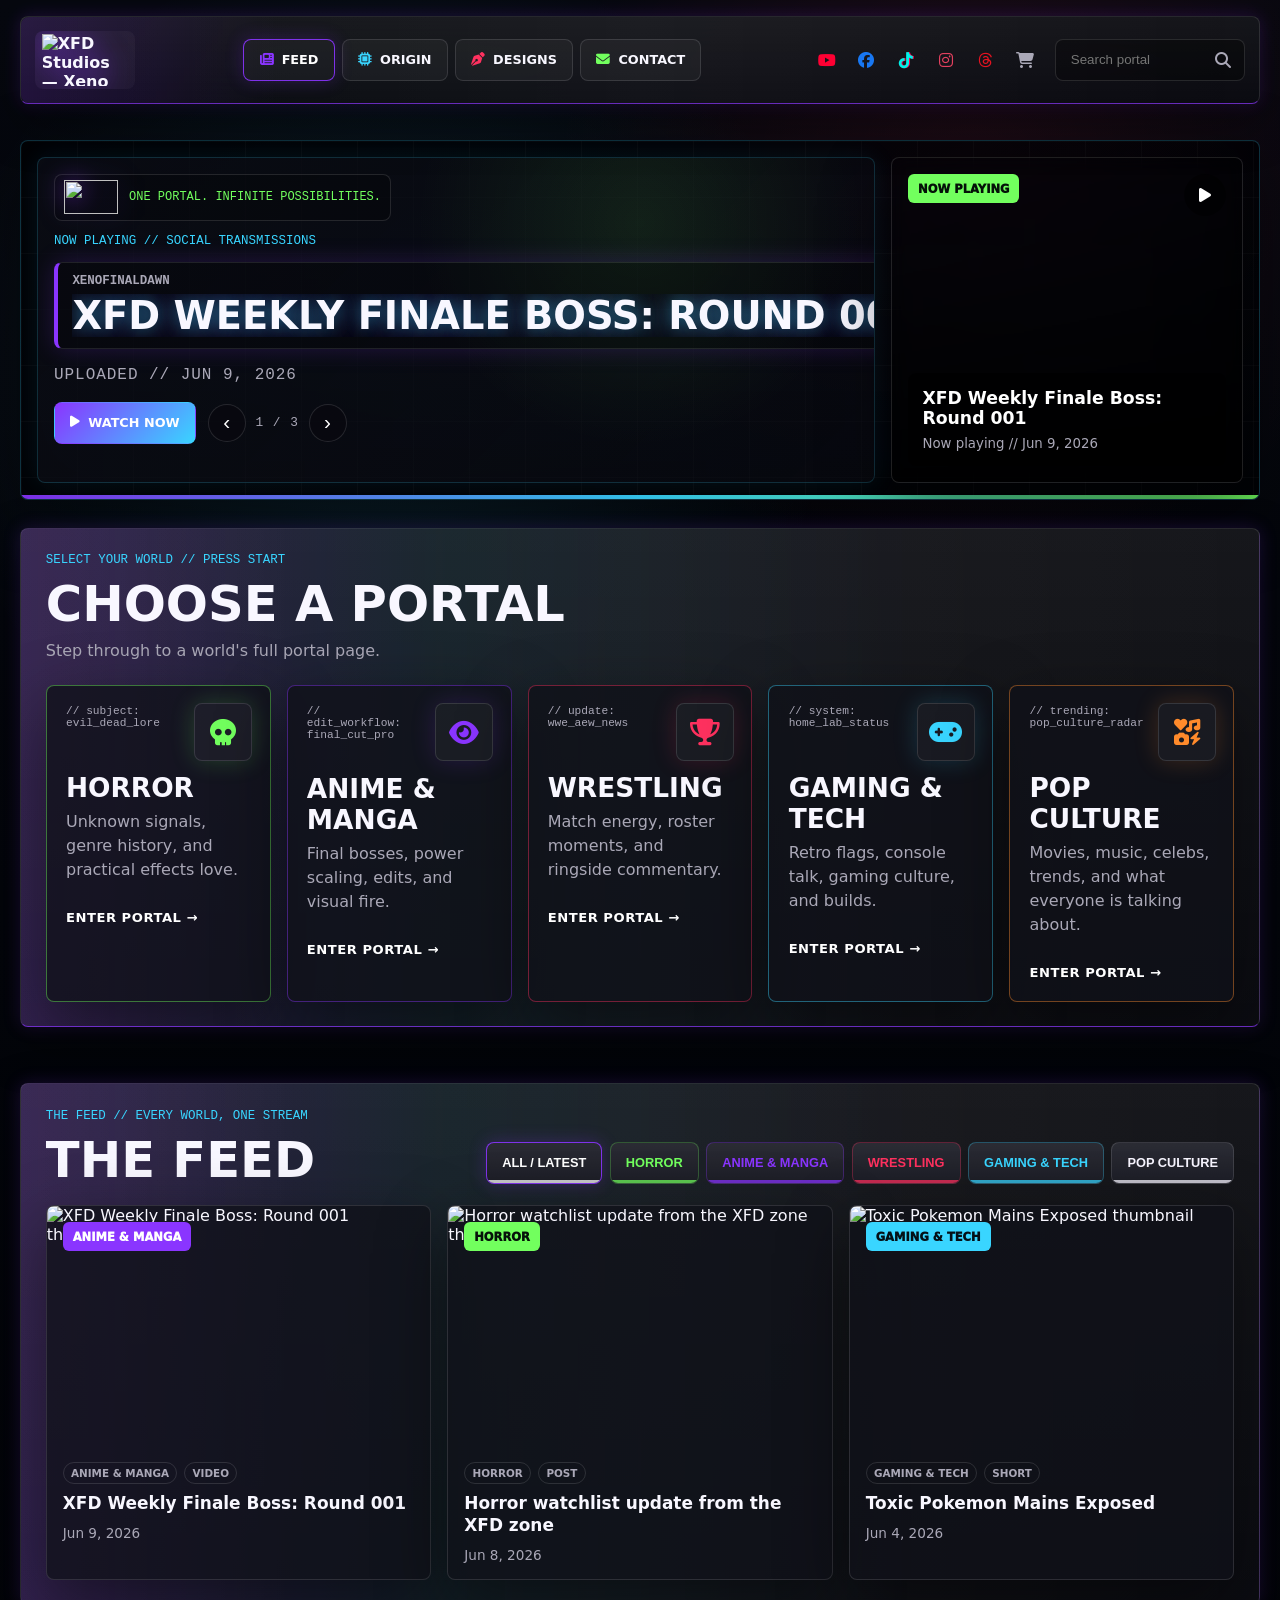
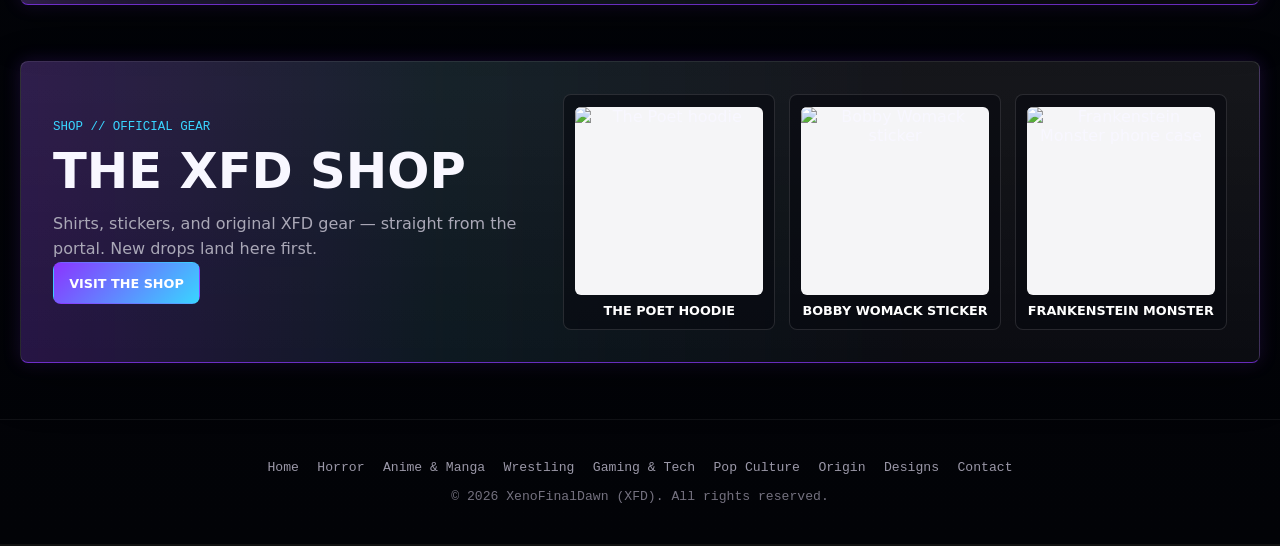
==== index.html @ fcd37ddc "Homepage tightening: hero slideshow, cross-platform dedupe, 6-card feed - Hero is now a slideshow of" ====
<!doctype html>
<html lang="en">
  <head>
    <meta charset="utf-8">
    <meta name="viewport" content="width=device-width, initial-scale=1">
    <!-- Primary meta -->
    <title>XFD Studios | Horror, Anime, Wrestling, Gaming & Pop Culture</title>
    <meta name="description" content="Xeno Final Dawn breaks down horror lore, anime power scaling, wrestling storylines, gaming, and pop culture. One portal, infinite possibilities.">
    <link rel="canonical" href="https://xfdstudios.github.io/">

    <!-- Open Graph (link previews on Facebook, Instagram, Discord, iMessage, etc.) -->
    <meta property="og:type" content="website">
    <meta property="og:site_name" content="XFD Studios">
    <meta property="og:title" content="XFD Studios | Horror, Anime, Wrestling, Gaming & Pop Culture">
    <meta property="og:description" content="Xeno Final Dawn breaks down horror lore, anime power scaling, wrestling storylines, gaming, and pop culture. One portal, infinite possibilities.">
    <meta property="og:url" content="https://xfdstudios.github.io/">
    <meta property="og:image" content="https://xfdstudios.github.io/assets/BTTFZ.png">

    <!-- Twitter/X card (falls back to OG; this forces the large-image layout) -->
    <meta name="twitter:card" content="summary_large_image">
    <meta name="twitter:title" content="XFD Studios | Horror, Anime, Wrestling, Gaming & Pop Culture">
    <meta name="twitter:description" content="Xeno Final Dawn breaks down horror lore, anime power scaling, wrestling storylines, gaming, and pop culture. One portal, infinite possibilities.">
    <meta name="twitter:image" content="https://xfdstudios.github.io/assets/BTTFZ.png">

    <script type="application/ld+json">
    {
      "@context": "https://schema.org",
      "@type": "Organization",
      "name": "XFD Studios",
      "alternateName": "Xeno Final Dawn",
      "url": "https://xfdstudios.github.io/",
      "logo": "https://xfdstudios.github.io/assets/xeno-final-dawn-logo.png",
      "sameAs": [
        "https://www.youtube.com/@Xenofinaldawn",
        "https://www.tiktok.com/@xenofinaldawn",
        "https://www.instagram.com/xenofinaldawn/",
        "https://www.facebook.com/XFDTV/",
        "https://www.threads.com/@xenofinaldawn"
      ]
    }
    </script>

    <link
      rel="stylesheet"
      href="https://cdnjs.cloudflare.com/ajax/libs/font-awesome/6.5.2/css/all.min.css"
    >
    <link rel="stylesheet" href="styles.css">

    <!-- ============================================================
         UPDATE ME: featured video
         Set videoId to pin a specific video as the FIRST hero slide
         (e.g. "lWev0Kb54nc"). Leave all three as "" for the automatic
         rotation of your newest uploads. heroMax = how many videos
         rotate in the hero slideshow.
         ============================================================ -->
    <script>
      window.XFD_FEATURED = {
        videoId: "",
        title: "",
        url: "",
        heroMax: 5
      };
    </script>
  </head>
  <body class="page-news">
    <header class="site-header">
      <a class="brand" href="index.html" aria-label="XenoFinalDawn home">
        <img src="assets/xeno-final-dawn-logo.png" alt="XFD Studios — Xeno Final Dawn logo">
      </a>

      <nav class="nav-links" aria-label="Primary navigation">
        <a href="index.html" aria-current="page"><i class="fa-solid fa-newspaper" aria-hidden="true"></i>Feed</a>
        <a href="about.html"><i class="fa-solid fa-microchip" aria-hidden="true"></i>Origin</a>
        <a href="designs.html"><i class="fa-solid fa-pen-nib" aria-hidden="true"></i>Designs</a>
        <a href="contact.html"><i class="fa-solid fa-envelope" aria-hidden="true"></i>Contact</a>
      </nav>

      <div class="header-actions">
        <div class="social-links" aria-label="Social links">
          <a href="https://www.youtube.com/@Xenofinaldawn" aria-label="YouTube">
            <i class="fa-brands fa-youtube" aria-hidden="true"></i>
          </a>
          <a href="https://www.facebook.com/XFDTV/" aria-label="Facebook">
            <i class="fa-brands fa-facebook" aria-hidden="true"></i>
          </a>
          <a href="https://www.tiktok.com/@xenofinaldawn" aria-label="TikTok">
            <i class="fa-brands fa-tiktok" aria-hidden="true"></i>
          </a>
          <a href="https://www.instagram.com/xenofinaldawn/" aria-label="Instagram">
            <i class="fa-brands fa-instagram" aria-hidden="true"></i>
          </a>
          <a href="https://www.threads.com/@xenofinaldawn" aria-label="XFD Studios on Threads">
            <i class="fa-brands fa-threads" aria-hidden="true"></i>
          </a>
          <!-- UPDATE ME: swap Redbubble URL for Fourthwall store URL when live -->
          <a href="https://www.redbubble.com/people/Gr3at1/shop?asc=u" aria-label="Shop">
            <i class="fa-solid fa-cart-shopping" aria-hidden="true"></i>
          </a>
        </div>
        <label class="search-shell">
          <span class="sr-only">Search transmissions</span>
          <i class="fa-solid fa-magnifying-glass" aria-hidden="true"></i>
          <input id="portal-search" type="search" placeholder="Search portal">
        </label>
      </div>
    </header>

    <main>
      <!-- ── 2.1 NOW PLAYING ─────────────────────────────────────── -->
      <section class="hero" aria-labelledby="hero-title">
        <div
          class="hero-banner"
          style="--hero-banner-image: url('https://i3.ytimg.com/vi/vpBdZ3I8KCo/maxresdefault.jpg');"
        >
          <div class="hero-copy terminal-panel">
            <div class="signal-mark" aria-hidden="true">
              <img src="assets/xeno-final-dawn-logo.png" alt="">
              <span>One portal. Infinite possibilities.</span>
            </div>
            <p class="eyebrow">Now playing // social transmissions</p>
            <div class="hero-title-lockup">
              <span>XenoFinalDawn</span>
              <h1 id="hero-title" class="hero-slide-title">Latest from XFD</h1>
            </div>
            <p id="hero-slide-meta" class="hero-slide-meta">Fresh videos from across the XFD network.</p>
            <div class="hero-actions">
              <a class="button primary" id="featured-watch-link" href="https://www.youtube.com/@Xenofinaldawn">
                <i class="fa-solid fa-play" aria-hidden="true"></i>
                Watch now
              </a>
              <div class="hero-slide-nav" aria-label="Hero slideshow controls">
                <button id="hero-prev" type="button" aria-label="Previous video">‹</button>
                <span id="hero-count">1 / 1</span>
                <button id="hero-next" type="button" aria-label="Next video">›</button>
              </div>
            </div>
          </div>

          <a class="latest-video-panel" href="https://www.youtube.com/@Xenofinaldawn" aria-label="Watch the featured video on YouTube">
            <span class="tag">Now playing</span>
            <span class="play-mark"><i class="fa-solid fa-play" aria-hidden="true"></i></span>
            <span class="latest-video-copy">
              <strong>Latest from XFD</strong>
              <small>Featured transmission</small>
            </span>
          </a>
        </div>
      </section>

      <!-- ── 2.2 CHARACTER SELECT ────────────────────────────────── -->
      <section class="channels section-banner portal-banner" aria-labelledby="select-title">
        <div class="section-heading">
          <p class="eyebrow">Select your world // press start</p>
          <h2 id="select-title">Choose a portal</h2>
          <p>Step through to a world's full portal page.</p>
        </div>

        <div class="channel-grid">
          <a class="channel-card horror" href="horror.html">
            <span>// subject: evil_dead_lore</span>
            <div class="channel-icon" aria-hidden="true"><i class="fa-solid fa-skull"></i></div>
            <h3>Horror</h3>
            <p>Unknown signals, genre history, and practical effects love.</p>
            <b class="portal-enter">Enter portal →</b>
          </a>
          <a class="channel-card anime" href="anime.html">
            <span>// edit_workflow: final_cut_pro</span>
            <div class="channel-icon" aria-hidden="true"><i class="fa-solid fa-eye"></i></div>
            <h3>Anime &amp; Manga</h3>
            <p>Final bosses, power scaling, edits, and visual fire.</p>
            <b class="portal-enter">Enter portal →</b>
          </a>
          <a class="channel-card wrestling" href="wrestling.html">
            <span>// update: wwe_aew_news</span>
            <div class="channel-icon" aria-hidden="true"><i class="fa-solid fa-trophy"></i></div>
            <h3>Wrestling</h3>
            <p>Match energy, roster moments, and ringside commentary.</p>
            <b class="portal-enter">Enter portal →</b>
          </a>
          <a class="channel-card tech" href="tech-gaming.html">
            <span>// system: home_lab_status</span>
            <div class="channel-icon" aria-hidden="true"><i class="fa-solid fa-gamepad"></i></div>
            <h3>Gaming &amp; Tech</h3>
            <p>Retro flags, console talk, gaming culture, and builds.</p>
            <b class="portal-enter">Enter portal →</b>
          </a>
          <a class="channel-card popculture" href="popculture.html">
            <span>// trending: pop_culture_radar</span>
            <div class="channel-icon" aria-hidden="true"><i class="fa-solid fa-icons"></i></div>
            <h3>Pop Culture</h3>
            <p>Movies, music, celebs, trends, and what everyone is talking about.</p>
            <b class="portal-enter">Enter portal →</b>
          </a>
        </div>
      </section>

      <!-- ── 2.3 THE FEED ────────────────────────────────────────── -->
      <section id="feed" class="transmissions section-banner uploads-banner" aria-labelledby="feed-title">
        <div class="section-heading row">
          <div>
            <p class="eyebrow">The feed // every world, one stream</p>
            <h2 id="feed-title">The Feed</h2>
          </div>
          <div class="filter-controls" aria-label="Filter the feed by world">
            <button type="button" class="active" data-filter="all">All / Latest</button>
            <button type="button" data-filter="horror">Horror</button>
            <button type="button" data-filter="anime">Anime &amp; Manga</button>
            <button type="button" data-filter="wrestling">Wrestling</button>
            <button type="button" data-filter="tech">Gaming &amp; Tech</button>
            <button type="button" data-filter="popculture">Pop Culture</button>
          </div>
        </div>

        <div class="feed-grid" id="feed-grid" aria-live="polite"></div>

        <p id="empty-state" class="empty-state" hidden>No matching transmissions found.</p>
      </section>


      <!-- ── 2.5 SHOP SHELF ──────────────────────────────────────── -->
      <section id="shop" class="cta-band shop-shelf" aria-labelledby="shop-title">
        <div class="shop-shelf-copy">
          <p class="eyebrow">Shop // official gear</p>
          <h2 id="shop-title">The XFD Shop</h2>
          <p>Shirts, stickers, and original XFD gear — straight from the portal. New drops land here first.</p>
          <!-- UPDATE ME: swap Redbubble URL for Fourthwall store URL when live -->
          <a class="button primary" href="https://www.redbubble.com/people/Gr3at1/shop?asc=u">Visit the shop</a>
        </div>
        <div class="shop-shelf-items" aria-label="Featured products">
          <!-- UPDATE ME: swap Redbubble URL for Fourthwall store URL when live -->
          <a class="shop-shelf-item" href="https://www.redbubble.com/i/hoodie/The-Poet-by-Gr3at1/148883240/ng59">
            <img src="assets/The%20Poet%20Hoodie.png" alt="The Poet hoodie" loading="lazy">
            <span>The Poet Hoodie</span>
          </a>
          <!-- UPDATE ME: swap Redbubble URL for Fourthwall store URL when live -->
          <a class="shop-shelf-item" href="https://www.redbubble.com/i/sticker/Bobby-Womack-Fly-Me-to-the-Moon-Retro-Cartoon-Art-Design-by-Gr3at1/173365365/7sgk">
            <img src="assets/Bobby%20Womack%20Sticker.png" alt="Bobby Womack sticker" loading="lazy">
            <span>Bobby Womack Sticker</span>
          </a>
          <!-- UPDATE ME: swap Redbubble URL for Fourthwall store URL when live -->
          <a class="shop-shelf-item" href="https://www.redbubble.com/i/iphone-case/Frankenstein-Monster-by-Gr3at1/147702609/3bp7">
            <img src="assets/Frankenstein%20Monster.png" alt="Frankenstein Monster phone case" loading="lazy">
            <span>Frankenstein Monster</span>
          </a>
        </div>
      </section>
    </main>

    <footer class="site-footer">
      <nav class="footer-nav" aria-label="Site map">
        <a href="index.html">Home</a>
        <a href="horror.html">Horror</a>
        <a href="anime.html">Anime &amp; Manga</a>
        <a href="wrestling.html">Wrestling</a>
        <a href="tech-gaming.html">Gaming &amp; Tech</a>
        <a href="popculture.html">Pop Culture</a>
        <a href="about.html">Origin</a>
        <a href="designs.html">Designs</a>
        <a href="contact.html">Contact</a>
      </nav>
      <p>© 2026 XenoFinalDawn (XFD). All rights reserved.</p>
    </footer>

    <script src="app.js?v=hero-slides-1"></script>
  </body>
</html>
---- styles.css ----
:root {
  color-scheme: dark;
  --bg: #03050a;
  --panel: #101119;
  --panel-2: #171923;
  --text: #f8f7ff;
  --muted: #aaa8b7;
  --line: rgba(255, 255, 255, 0.12);
  --purple: #8a35ff;
  --cyan: #39d5ff;
  --green: #72ff5e;
  --red: #ff315f;
  --horror: #72ff5e;
  --anime: #8a35ff;
  --wrestling: #ff315f;
  --tech: #39d5ff;
  --popculture: #ff8a2b;
  --amber: #ffd15a;
  --shadow: 0 24px 70px rgba(0, 0, 0, 0.45);
  --page-accent: var(--purple);
  --page-accent-soft: rgba(138, 53, 255, 0.2);
}

.page-origin {
  --page-accent: var(--tech);
  --page-accent-soft: rgba(57, 213, 255, 0.2);
}

.page-designs {
  --page-accent: var(--wrestling);
  --page-accent-soft: rgba(255, 49, 95, 0.2);
}

.page-contact {
  --page-accent: var(--horror);
  --page-accent-soft: rgba(114, 255, 94, 0.2);
}

.portal-story-page[data-portal="horror"] {
  --page-accent: var(--horror);
  --page-accent-soft: rgba(114, 255, 94, 0.2);
}

.portal-story-page[data-portal="anime"] {
  --page-accent: var(--anime);
  --page-accent-soft: rgba(138, 53, 255, 0.2);
}

.portal-story-page[data-portal="wrestling"] {
  --page-accent: var(--wrestling);
  --page-accent-soft: rgba(255, 49, 95, 0.2);
}

.portal-story-page[data-portal="tech"] {
  --page-accent: var(--tech);
  --page-accent-soft: rgba(57, 213, 255, 0.2);
}

.portal-story-page[data-portal="popculture"] {
  --page-accent: var(--popculture);
  --page-accent-soft: rgba(255, 138, 43, 0.2);
}

.portal-story-page[data-portal="horror"] {
  background:
    radial-gradient(circle at 18% 18%, rgba(114, 255, 94, 0.1), transparent 24rem),
    linear-gradient(180deg, #06080f 0%, var(--bg) 42%, #020307 100%);
}

.portal-story-page[data-portal="anime"] {
  background:
    radial-gradient(circle at 18% 18%, rgba(138, 53, 255, 0.13), transparent 24rem),
    linear-gradient(180deg, #06080f 0%, var(--bg) 42%, #020307 100%);
}

.portal-story-page[data-portal="wrestling"] {
  background:
    radial-gradient(circle at 18% 18%, rgba(255, 49, 95, 0.11), transparent 24rem),
    linear-gradient(180deg, #06080f 0%, var(--bg) 42%, #020307 100%);
}

.portal-story-page[data-portal="tech"] {
  background:
    radial-gradient(circle at 18% 18%, rgba(57, 213, 255, 0.11), transparent 24rem),
    linear-gradient(180deg, #06080f 0%, var(--bg) 42%, #020307 100%);
}

.portal-story-page[data-portal="popculture"] {
  background:
    radial-gradient(circle at 18% 18%, rgba(255, 138, 43, 0.12), transparent 24rem),
    linear-gradient(180deg, #06080f 0%, var(--bg) 42%, #020307 100%);
}

* {
  box-sizing: border-box;
}

html {
  scroll-behavior: smooth;
  overflow-x: hidden;
}

body {
  margin: 0;
  min-width: 320px;
  overflow-x: hidden;
  background:
    radial-gradient(circle at 30% 18%, rgba(57, 213, 255, 0.12), transparent 28rem),
    radial-gradient(circle at 76% 8%, rgba(255, 49, 95, 0.1), transparent 26rem),
    linear-gradient(180deg, #06080f 0%, var(--bg) 42%, #020307 100%);
  color: var(--text);
  font-family: Inter, ui-sans-serif, system-ui, -apple-system, BlinkMacSystemFont, "Segoe UI", sans-serif;
}

a {
  color: inherit;
}

img {
  display: block;
  max-width: 100%;
}

.sr-only {
  position: absolute;
  width: 1px;
  height: 1px;
  padding: 0;
  margin: -1px;
  overflow: hidden;
  clip: rect(0, 0, 0, 0);
  white-space: nowrap;
  border: 0;
}

.site-header {
  position: sticky;
  top: 0;
  z-index: 10;
  display: grid;
  grid-template-columns: auto 1fr auto;
  align-items: center;
  gap: 1.25rem;
  margin: 1rem auto 0;
  width: min(1240px, calc(100% - 2rem));
  padding: 0.85rem;
  border: 1px solid var(--line);
  border-bottom-color: color-mix(in srgb, var(--page-accent) 70%, transparent);
  border-radius: 8px;
  background:
    linear-gradient(180deg, rgba(255, 255, 255, 0.055), rgba(255, 255, 255, 0.01)),
    rgba(8, 9, 15, 0.92);
  box-shadow: 0 18px 48px rgba(0, 0, 0, 0.42), 0 0 18px var(--page-accent-soft);
  backdrop-filter: blur(18px);
}

.site-header::before {
  content: "";
  position: absolute;
  inset: 0;
  border-radius: inherit;
  background:
    linear-gradient(90deg, color-mix(in srgb, var(--page-accent) 18%, transparent), transparent 16rem),
    linear-gradient(90deg, transparent, rgba(255, 255, 255, 0.035) 50%, transparent);
  pointer-events: none;
}

.site-header > * {
  position: relative;
  z-index: 1;
}

.brand {
  position: relative;
  display: inline-flex;
  align-items: center;
  justify-self: start;
  justify-content: center;
  min-width: 96px;
  min-height: 58px;
  padding: 0.2rem 0.45rem;
  border-radius: 8px;
  background: rgba(255, 255, 255, 0.035);
  text-decoration: none;
  font-weight: 900;
  letter-spacing: 0;
  transition: transform 180ms ease, background 180ms ease, box-shadow 180ms ease;
  overflow: hidden;
}

.brand img {
  width: 86px;
  height: 52px;
  object-fit: contain;
  filter: drop-shadow(0 0 12px rgba(138, 53, 255, 0.7));
  transition: transform 180ms ease, filter 180ms ease;
}

.brand:hover {
  background: rgba(138, 53, 255, 0.12);
  box-shadow: 0 0 22px var(--page-accent-soft);
  transform: translateY(-1px);
}

.brand:hover img {
  filter: drop-shadow(0 0 16px rgba(138, 53, 255, 0.9)) drop-shadow(0 0 10px rgba(114, 255, 94, 0.28));
  transform: scale(1.07) rotate(-2deg);
}

.nav-links,
.social-links,
.header-actions,
.filter-controls,
.hero-actions {
  display: flex;
  align-items: center;
}

.nav-links {
  justify-content: center;
  gap: 0.45rem;
}

.nav-links a,
.filter-controls button,
.button {
  display: inline-flex;
  align-items: center;
  justify-content: center;
  gap: 0.5rem;
  min-height: 42px;
  border: 1px solid var(--line);
  border-radius: 8px;
  padding: 0.68rem 0.95rem;
  background: rgba(255, 255, 255, 0.04);
  color: var(--text);
  font-size: 0.8rem;
  font-weight: 850;
  letter-spacing: 0;
  text-decoration: none;
  text-transform: uppercase;
}

.nav-links i {
  color: var(--purple);
  font-size: 0.86rem;
}

.nav-links a:nth-child(2) i {
  color: var(--tech);
}

.nav-links a:nth-child(3) i {
  color: var(--wrestling);
}

.nav-links a:nth-child(4) i {
  color: var(--horror);
}

.nav-links a:nth-child(2):hover,
.nav-links a:nth-child(2)[aria-current="page"] {
  border-color: rgba(57, 213, 255, 0.9);
  box-shadow: 0 0 18px rgba(57, 213, 255, 0.22);
}

.nav-links a:nth-child(3):hover,
.nav-links a:nth-child(3)[aria-current="page"] {
  border-color: rgba(255, 49, 95, 0.9);
  box-shadow: 0 0 18px rgba(255, 49, 95, 0.22);
}

.nav-links a:nth-child(4):hover,
.nav-links a:nth-child(4)[aria-current="page"] {
  border-color: rgba(114, 255, 94, 0.9);
  box-shadow: 0 0 18px rgba(114, 255, 94, 0.22);
}

.nav-links a[aria-current="page"],
.nav-links a:hover,
.filter-controls button.active {
  border-color: rgba(138, 53, 255, 0.9);
  color: white;
  box-shadow: 0 0 18px rgba(138, 53, 255, 0.24);
}

.header-actions {
  gap: 0.85rem;
}

.social-links {
  gap: 0.35rem;
}

.social-links a {
  display: inline-grid;
  min-width: 34px;
  height: 34px;
  place-items: center;
  border-radius: 8px;
  color: var(--muted);
  font-size: 1rem;
  font-weight: 850;
  text-decoration: none;
}

.social-links a:nth-child(1) {
  color: #ff0033;
}

.social-links a:nth-child(2) {
  color: #1877f2;
}

.social-links a:nth-child(3) {
  color: #00f2ea;
  text-shadow: 1px 0 0 #ff0050;
}

.social-links a:nth-child(4) {
  color: #e4405f;
}

.social-links a:nth-child(5) {
  color: #e41321;
}

.social-links a:hover {
  background: rgba(255, 255, 255, 0.08);
  filter: brightness(1.2);
}

.search-shell {
  position: relative;
  display: block;
}

.search-shell i {
  position: absolute;
  right: 0.9rem;
  top: 50%;
  color: var(--muted);
  transform: translateY(-50%);
  pointer-events: none;
}

.search-shell input {
  width: 190px;
  min-height: 42px;
  border: 1px solid var(--line);
  border-radius: 8px;
  padding: 0 2.35rem 0 0.9rem;
  background: rgba(0, 0, 0, 0.32);
  color: var(--text);
  outline: none;
}

.search-shell:focus-within input,
.search-shell input:focus {
  border-color: var(--page-accent);
  box-shadow: 0 0 0 3px var(--page-accent-soft), 0 0 18px var(--page-accent-soft);
}

.search-shell:focus-within i {
  color: var(--page-accent);
}

main {
  width: min(1240px, calc(100% - 2rem));
  margin: 0 auto;
}

.hero {
  min-height: auto;
  padding: 2.25rem 0 1.75rem;
}

.hero-banner {
  position: relative;
  display: grid;
  grid-template-columns: minmax(0, 1fr) minmax(280px, 0.42fr);
  align-items: stretch;
  gap: 1rem;
  min-height: 360px;
  padding: 1rem;
  border: 1px solid rgba(57, 213, 255, 0.22);
  border-radius: 8px;
  background:
    linear-gradient(90deg, rgba(3, 5, 10, 0.9), rgba(3, 5, 10, 0.7) 52%, rgba(3, 5, 10, 0.5)),
    linear-gradient(180deg, rgba(3, 5, 10, 0.08), rgba(3, 5, 10, 0.88)),
    var(--hero-banner-image);
  background-position: center;
  background-size: cover;
  box-shadow: inset 0 0 90px rgba(0, 0, 0, 0.58), 0 22px 70px rgba(0, 0, 0, 0.36);
  overflow: hidden;
}

.hero-banner::before {
  content: "";
  position: absolute;
  inset: 0;
  background:
    linear-gradient(90deg, rgba(255, 255, 255, 0.025) 1px, transparent 1px),
    linear-gradient(180deg, rgba(255, 255, 255, 0.022) 1px, transparent 1px);
  background-size: 56px 56px;
  pointer-events: none;
}

.hero-banner::after {
  content: "";
  position: absolute;
  inset: auto 0 0;
  height: 4px;
  background: linear-gradient(90deg, var(--anime), var(--tech), var(--horror));
  opacity: 0.9;
}

.hero-banner > * {
  position: relative;
  z-index: 1;
}

.terminal-panel {
  position: relative;
  min-height: 0;
  padding: 1rem;
  border: 1px solid rgba(57, 213, 255, 0.18);
  border-radius: 8px;
  background:
    linear-gradient(135deg, rgba(12, 14, 22, 0.82), rgba(12, 14, 22, 0.48));
  box-shadow: 0 0 26px rgba(57, 213, 255, 0.08);
  overflow: hidden;
}

.terminal-panel::before {
  content: "";
  position: absolute;
  inset: 0;
  background:
    radial-gradient(circle at 72% 20%, rgba(114, 255, 94, 0.09), transparent 14rem);
  pointer-events: none;
}

.terminal-panel > * {
  position: relative;
  z-index: 1;
}

.signal-mark {
  display: inline-flex;
  align-items: center;
  gap: 0.7rem;
  margin-bottom: 0.85rem;
  padding: 0.35rem 0.55rem;
  border: 1px solid rgba(255, 255, 255, 0.12);
  border-radius: 8px;
  background: rgba(0, 0, 0, 0.24);
}

.signal-mark img {
  width: 54px;
  height: 34px;
  object-fit: contain;
  filter: drop-shadow(0 0 12px rgba(138, 53, 255, 0.65));
}

.signal-mark span {
  color: var(--green);
  font-family: "SFMono-Regular", Consolas, monospace;
  font-size: 0.75rem;
  text-transform: uppercase;
}

.eyebrow {
  margin: 0 0 0.85rem;
  color: var(--cyan);
  font-family: "SFMono-Regular", Consolas, monospace;
  font-size: 0.78rem;
  text-transform: uppercase;
}

.hero h1 {
  margin: 0;
  max-width: 100%;
  font-size: 3.35rem;
  line-height: 0.9;
  letter-spacing: 0;
  text-transform: uppercase;
  overflow-wrap: anywhere;
  white-space: nowrap;
  text-shadow:
    0 0 18px rgba(57, 213, 255, 0.5),
    0 0 42px rgba(138, 53, 255, 0.35);
}

.hero-title-lockup {
  display: inline-block;
  padding: 0.7rem 0.9rem;
  border: 1px solid rgba(255, 255, 255, 0.1);
  border-left: 4px solid var(--page-accent);
  border-radius: 8px;
  background: rgba(0, 0, 0, 0.2);
  box-shadow: 0 0 24px var(--page-accent-soft);
}

.hero-title-lockup span {
  display: block;
  margin-bottom: 0.35rem;
  color: var(--muted);
  font-family: "SFMono-Regular", Consolas, monospace;
  font-size: 0.78rem;
  font-weight: 800;
  text-transform: uppercase;
}

.discover-feed {
  display: grid;
  grid-template-columns: repeat(3, minmax(0, 1fr));
  gap: 0.55rem;
  margin-top: 1rem;
  max-width: 720px;
}

.discover-feed a {
  display: grid;
  gap: 0.25rem;
  min-height: 78px;
  padding: 0.65rem 0.72rem;
  border: 1px solid rgba(255, 255, 255, 0.11);
  border-radius: 8px;
  background:
    linear-gradient(180deg, rgba(255, 255, 255, 0.05), rgba(255, 255, 255, 0.015)),
    rgba(0, 0, 0, 0.26);
  text-decoration: none;
  transition: border-color 180ms ease, transform 180ms ease, background 180ms ease;
}

.discover-feed a:hover {
  border-color: var(--page-accent);
  background: rgba(0, 0, 0, 0.38);
  transform: translateX(3px);
}

.discover-feed span {
  display: block;
  color: var(--cyan);
  font-family: "SFMono-Regular", Consolas, monospace;
  font-size: 0.72rem;
  text-transform: uppercase;
}

.discover-feed strong {
  color: var(--text);
  display: -webkit-box;
  overflow: hidden;
  font-size: 0.82rem;
  line-height: 1.25;
  -webkit-box-orient: vertical;
  -webkit-line-clamp: 2;
}

.hero-copy > p:not(.eyebrow) {
  max-width: 680px;
  margin: 0.85rem 0 0;
  color: var(--muted);
  font-size: 1rem;
  line-height: 1.55;
}

.hero-actions {
  gap: 0.75rem;
  flex-wrap: wrap;
  margin-top: 0.9rem;
}

.signal-chips {
  display: flex;
  flex-wrap: wrap;
  gap: 0.5rem;
  margin-top: 1rem;
}

.signal-chips span {
  border: 1px solid rgba(255, 255, 255, 0.12);
  border-radius: 999px;
  padding: 0.45rem 0.68rem;
  background: rgba(0, 0, 0, 0.26);
  color: #d8d6e4;
  font-size: 0.75rem;
  font-weight: 800;
  text-transform: uppercase;
}

.button {
  display: inline-flex;
  align-items: center;
  justify-content: center;
}

.button.primary {
  border-color: transparent;
  background: linear-gradient(135deg, var(--purple), var(--cyan));
  color: #fff;
}

.button.secondary {
  background: rgba(255, 255, 255, 0.06);
}

.button.redbubble-button {
  border-color: #e41321;
  background: #e41321;
  color: #fff;
  box-shadow: 0 0 18px rgba(228, 19, 33, 0.22);
}

.button.redbubble-button:hover {
  border-color: #ff4b58;
  background: #ff2f3f;
  color: #fff;
  box-shadow: 0 0 24px rgba(228, 19, 33, 0.32);
}

.latest-video-panel,
.channel-card,
.media-card,
.cta-band,
.quick-stats,
.section-banner {
  border: 1px solid var(--line);
  border-radius: 8px;
  background: rgba(16, 17, 25, 0.78);
  box-shadow: var(--shadow);
}

.latest-video-panel {
  position: relative;
  display: flex;
  align-items: end;
  min-height: 100%;
  padding: 1rem;
  overflow: hidden;
  background:
    linear-gradient(180deg, rgba(0, 0, 0, 0.08), rgba(0, 0, 0, 0.78)),
    url("https://i2.ytimg.com/vi/e7mKx7nxLw0/hqdefault.jpg");
  background-position: center;
  background-size: cover;
  text-decoration: none;
  backdrop-filter: blur(8px);
}

.latest-video-panel::before {
  content: "";
  position: absolute;
  inset: 0;
  background: linear-gradient(90deg, transparent, rgba(0, 0, 0, 0.24));
  pointer-events: none;
}

.latest-video-panel > * {
  position: relative;
  z-index: 1;
}

.play-mark {
  position: absolute;
  right: 1rem;
  top: 1rem;
  display: grid;
  width: 42px;
  height: 42px;
  place-items: center;
  border-radius: 50%;
  background: rgba(0, 0, 0, 0.52);
  color: white;
}

.latest-video-copy {
  display: block;
  width: 100%;
  padding: 0.9rem;
  border-radius: 8px;
  background: rgba(0, 0, 0, 0.62);
}

.latest-video-copy strong {
  display: block;
  color: white;
  font-size: 1.08rem;
  line-height: 1.2;
}

.latest-video-copy small {
  display: block;
  margin-top: 0.45rem;
  color: var(--muted);
}

.latest-video-panel:hover {
  border-color: var(--horror);
  box-shadow: 0 0 24px rgba(114, 255, 94, 0.16);
}

.tag {
  position: absolute;
  left: 1rem;
  top: 1rem;
  border-radius: 6px;
  padding: 0.45rem 0.62rem;
  background: var(--green);
  color: #041108;
  font-size: 0.72rem;
  font-weight: 950;
  text-transform: uppercase;
}

.channels,
.transmissions,
.cta-band {
  margin-bottom: 3.5rem;
}

.section-banner {
  position: relative;
  padding: 1.55rem;
  overflow: hidden;
}

.section-banner::before {
  content: "";
  position: absolute;
  inset: 0;
  pointer-events: none;
}

.section-banner > * {
  position: relative;
  z-index: 1;
}

.portal-banner {
  background:
    linear-gradient(180deg, rgba(255, 255, 255, 0.055), rgba(255, 255, 255, 0.01)),
    linear-gradient(90deg, rgba(138, 53, 255, 0.22), rgba(57, 213, 255, 0.07) 34%, rgba(8, 9, 15, 0.9) 72%),
    rgba(8, 9, 15, 0.92);
  border-bottom-color: rgba(138, 53, 255, 0.7);
  box-shadow: 0 18px 48px rgba(0, 0, 0, 0.36), 0 0 18px rgba(138, 53, 255, 0.18);
}

.portal-banner::before {
  background:
    linear-gradient(90deg, rgba(255, 255, 255, 0.055), transparent 22%),
    linear-gradient(90deg, transparent, rgba(255, 255, 255, 0.03) 50%, transparent);
}

.uploads-banner {
  background:
    linear-gradient(180deg, rgba(255, 255, 255, 0.055), rgba(255, 255, 255, 0.01)),
    linear-gradient(90deg, rgba(138, 53, 255, 0.22), rgba(57, 213, 255, 0.07) 34%, rgba(8, 9, 15, 0.9) 72%),
    rgba(8, 9, 15, 0.92);
  border-bottom-color: rgba(138, 53, 255, 0.7);
  box-shadow: 0 18px 48px rgba(0, 0, 0, 0.36), 0 0 18px rgba(138, 53, 255, 0.18);
}

.uploads-banner::before {
  background:
    linear-gradient(90deg, rgba(255, 255, 255, 0.055), transparent 22%),
    linear-gradient(90deg, transparent, rgba(255, 255, 255, 0.03) 50%, transparent);
}

.section-heading {
  margin-bottom: 1.35rem;
}

.section-heading.row {
  display: flex;
  align-items: end;
  justify-content: space-between;
  gap: 1rem;
}

.section-heading h2,
.cta-band h2 {
  margin: 0;
  font-size: 3.1rem;
  line-height: 0.95;
  letter-spacing: 0;
  text-transform: uppercase;
}

.section-heading > p:not(.eyebrow) {
  max-width: 640px;
  margin: 0.6rem 0 0;
  color: var(--muted);
  line-height: 1.6;
}

.channel-grid {
  display: grid;
  grid-template-columns: repeat(auto-fit, minmax(190px, 1fr));
  gap: 1rem;
}

.channel-card {
  position: relative;
  min-height: 230px;
  padding: 1.2rem;
  text-decoration: none;
  transition: transform 180ms ease, border-color 180ms ease, background 180ms ease;
}

.channel-card:hover {
  transform: translateY(-4px);
  background: rgba(23, 25, 35, 0.96);
}

.channel-card span {
  display: block;
  min-height: 2.2rem;
  padding-right: 4.8rem;
  color: var(--muted);
  font-family: "SFMono-Regular", Consolas, monospace;
  font-size: 0.7rem;
}

.channel-icon {
  position: absolute;
  top: 1.1rem;
  right: 1.1rem;
  display: grid;
  width: 58px;
  height: 58px;
  place-items: center;
  border: 1px solid rgba(255, 255, 255, 0.12);
  border-radius: 8px;
  background: rgba(255, 255, 255, 0.04);
  font-size: 1.65rem;
}

.horror .channel-icon {
  color: var(--horror);
  box-shadow: 0 0 24px rgba(114, 255, 94, 0.2);
}

.anime .channel-icon {
  color: var(--anime);
  box-shadow: 0 0 24px rgba(138, 53, 255, 0.18);
}

.wrestling .channel-icon {
  color: var(--wrestling);
  box-shadow: 0 0 24px rgba(255, 49, 95, 0.18);
}

.tech .channel-icon {
  color: var(--tech);
  box-shadow: 0 0 24px rgba(57, 213, 255, 0.18);
}

.popculture .channel-icon {
  color: var(--popculture);
  box-shadow: 0 0 24px rgba(255, 138, 43, 0.2);
}

.channel-card h3 {
  margin: 2rem 0 0.45rem;
  font-size: 1.65rem;
  text-transform: uppercase;
}

.channel-card p {
  margin: 0 0 1.35rem;
  color: var(--muted);
  line-height: 1.5;
}

.channel-card b {
  color: white;
  text-transform: uppercase;
}

.horror {
  border-color: rgba(114, 255, 94, 0.42);
}

.anime {
  border-color: rgba(138, 53, 255, 0.42);
}

.wrestling {
  border-color: rgba(255, 49, 95, 0.42);
}

.tech {
  border-color: rgba(57, 213, 255, 0.42);
}

.popculture {
  border-color: rgba(255, 138, 43, 0.42);
}

.filter-controls {
  gap: 0.45rem;
  flex-wrap: wrap;
  justify-content: flex-end;
}

.filter-controls button {
  cursor: pointer;
  position: relative;
  overflow: hidden;
  background:
    linear-gradient(180deg, rgba(255, 255, 255, 0.085), rgba(255, 255, 255, 0.025)),
    #171821;
  color: #f7f5ff;
}

.filter-controls button::after {
  content: "";
  position: absolute;
  inset: auto 0 0;
  height: 3px;
  background: currentColor;
  opacity: 0.75;
}

.filter-controls button[data-filter="horror"] {
  border-color: rgba(114, 255, 94, 0.26);
  color: var(--horror);
}

.filter-controls button[data-filter="anime"] {
  border-color: rgba(138, 53, 255, 0.3);
  color: var(--anime);
}

.filter-controls button[data-filter="wrestling"] {
  border-color: rgba(255, 49, 95, 0.3);
  color: var(--wrestling);
}

.filter-controls button[data-filter="tech"] {
  border-color: rgba(57, 213, 255, 0.3);
  color: var(--tech);
}

.filter-controls button[data-filter="youtube"] {
  border-color: rgba(255, 0, 51, 0.34);
  color: #ff4d68;
}

.filter-controls button[data-filter="tiktok"] {
  border-color: rgba(0, 242, 234, 0.34);
  color: #5ff9f4;
}

.filter-controls button[data-filter="instagram"] {
  border-color: rgba(228, 64, 95, 0.34);
  color: #ff6f8a;
}

.filter-controls button[data-filter="facebook"] {
  border-color: rgba(24, 119, 242, 0.34);
  color: #66a8ff;
}

.filter-controls button[data-filter="threads"] {
  border-color: rgba(255, 255, 255, 0.34);
  color: #f5f2ff;
}

.filter-controls button[data-filter="discord"] {
  border-color: rgba(88, 101, 242, 0.38);
  color: #8f9aff;
}

.filter-controls button[data-filter="fourthwall"] {
  border-color: rgba(138, 53, 255, 0.38);
  color: #b68cff;
}

.filter-controls button[data-filter="pinterest"] {
  border-color: rgba(230, 0, 35, 0.38);
  color: #ff5c70;
}

.filter-controls button[data-filter="horror"]:hover,
.filter-controls button[data-filter="horror"].active {
  border-color: rgba(114, 255, 94, 0.9);
  color: var(--horror);
  box-shadow: 0 0 18px rgba(114, 255, 94, 0.2);
}

.filter-controls button[data-filter="anime"]:hover,
.filter-controls button[data-filter="anime"].active {
  border-color: rgba(138, 53, 255, 0.9);
  color: var(--anime);
  box-shadow: 0 0 18px rgba(138, 53, 255, 0.2);
}

.filter-controls button[data-filter="wrestling"]:hover,
.filter-controls button[data-filter="wrestling"].active {
  border-color: rgba(255, 49, 95, 0.9);
  color: var(--wrestling);
  box-shadow: 0 0 18px rgba(255, 49, 95, 0.2);
}

.filter-controls button[data-filter="tech"]:hover,
.filter-controls button[data-filter="tech"].active {
  border-color: rgba(57, 213, 255, 0.9);
  color: var(--tech);
  box-shadow: 0 0 18px rgba(57, 213, 255, 0.2);
}

.filter-controls button[data-filter="youtube"]:hover,
.filter-controls button[data-filter="youtube"].active {
  border-color: rgba(255, 0, 51, 0.9);
  color: #ff4d68;
  box-shadow: 0 0 18px rgba(255, 0, 51, 0.2);
}

.filter-controls button[data-filter="tiktok"]:hover,
.filter-controls button[data-filter="tiktok"].active {
  border-color: rgba(0, 242, 234, 0.9);
  color: #5ff9f4;
  box-shadow: 0 0 18px rgba(0, 242, 234, 0.18);
}

.filter-controls button[data-filter="instagram"]:hover,
.filter-controls button[data-filter="instagram"].active {
  border-color: rgba(228, 64, 95, 0.9);
  color: #ff6f8a;
  box-shadow: 0 0 18px rgba(228, 64, 95, 0.18);
}

.filter-controls button[data-filter="facebook"]:hover,
.filter-controls button[data-filter="facebook"].active {
  border-color: rgba(24, 119, 242, 0.9);
  color: #66a8ff;
  box-shadow: 0 0 18px rgba(24, 119, 242, 0.18);
}

.filter-controls button[data-filter="threads"]:hover,
.filter-controls button[data-filter="threads"].active {
  border-color: rgba(255, 255, 255, 0.88);
  color: #fff;
  box-shadow: 0 0 18px rgba(255, 255, 255, 0.14);
}

.filter-controls button[data-filter="discord"]:hover,
.filter-controls button[data-filter="discord"].active {
  border-color: rgba(88, 101, 242, 0.9);
  color: #aeb6ff;
  box-shadow: 0 0 18px rgba(88, 101, 242, 0.2);
}

.filter-controls button[data-filter="fourthwall"]:hover,
.filter-controls button[data-filter="fourthwall"].active {
  border-color: rgba(138, 53, 255, 0.9);
  color: #c9aaff;
  box-shadow: 0 0 18px rgba(138, 53, 255, 0.2);
}

.filter-controls button[data-filter="pinterest"]:hover,
.filter-controls button[data-filter="pinterest"].active {
  border-color: rgba(230, 0, 35, 0.9);
  color: #ff7080;
  box-shadow: 0 0 18px rgba(230, 0, 35, 0.2);
}

.rail-wrap {
  position: relative;
  min-width: 0;
  overflow: hidden;
}

.video-rail {
  display: flex;
  gap: 1rem;
  width: 100%;
  overflow-x: auto;
  overscroll-behavior-inline: contain;
  scroll-snap-type: inline mandatory;
  scrollbar-width: none;
  padding: 0.2rem 0 1rem;
}

.video-rail::-webkit-scrollbar {
  display: none;
}

.media-card {
  position: relative;
  flex: 0 0 min(340px, 82vw);
  scroll-snap-align: start;
  overflow: hidden;
  min-height: 390px;
}

.media-card a {
  display: block;
  height: 100%;
  text-decoration: none;
}

.media-card img {
  width: 100%;
  aspect-ratio: 16 / 10;
  object-fit: cover;
}

.media-card .content {
  padding: 1rem;
}

.media-card h3 {
  margin: 0 0 0.65rem;
  font-size: 1.06rem;
  line-height: 1.28;
}

.meta-line {
  display: flex;
  gap: 0.45rem;
  flex-wrap: wrap;
  margin-bottom: 0.55rem;
}

.meta-line span {
  border: 1px solid rgba(255, 255, 255, 0.12);
  border-radius: 999px;
  padding: 0.25rem 0.45rem;
  color: var(--muted);
  font-size: 0.65rem;
  font-weight: 850;
  text-transform: uppercase;
}

.media-card p {
  margin: 0;
  color: var(--muted);
  font-size: 0.85rem;
}

.media-card .tag {
  background: var(--anime);
  color: white;
}

.media-card[data-platform="youtube"] .tag {
  background: #ff0033;
  color: white;
}

.media-card[data-platform="tiktok"] .tag {
  background: #00f2ea;
  color: #031111;
}

.media-card[data-platform="instagram"] .tag {
  background: #e4405f;
  color: white;
}

.media-card[data-platform="facebook"] .tag {
  background: #1877f2;
  color: white;
}

.media-card[data-platform="threads"] .tag {
  background: #f5f2ff;
  color: #050508;
}

.media-card[data-platform="discord"] .tag {
  background: #5865f2;
  color: white;
}

.media-card[data-platform="fourthwall"] .tag {
  background: #8a35ff;
  color: white;
}

.media-card[data-platform="pinterest"] .tag {
  background: #e60023;
  color: white;
}

.media-card[data-category="horror"] .tag {
  background: var(--horror);
  color: #06120a;
}

.media-card[data-category="wrestling"] .tag {
  background: var(--wrestling);
}

.media-card[data-category="tech"] .tag {
  background: var(--tech);
  color: #041017;
}

.rail-button {
  position: absolute;
  top: 45%;
  z-index: 2;
  width: 46px;
  height: 46px;
  border: 1px solid var(--line);
  border-radius: 50%;
  background: rgba(16, 17, 25, 0.88);
  color: white;
  cursor: pointer;
  font-size: 2rem;
}

.rail-button:hover {
  border-color: var(--cyan);
}

.rail-button.prev {
  left: -0.65rem;
}

.rail-button.next {
  right: -0.65rem;
}

.empty-state {
  margin: 1rem 0 0;
  color: var(--muted);
}

.cta-band {
  display: flex;
  align-items: center;
  justify-content: space-between;
  gap: 1rem;
  padding: 2rem;
  background:
    linear-gradient(180deg, rgba(255, 255, 255, 0.055), rgba(255, 255, 255, 0.01)),
    linear-gradient(90deg, rgba(138, 53, 255, 0.22), rgba(57, 213, 255, 0.07) 34%, rgba(8, 9, 15, 0.9) 72%),
    rgba(8, 9, 15, 0.92);
  border-bottom-color: rgba(138, 53, 255, 0.7);
  box-shadow: 0 18px 48px rgba(0, 0, 0, 0.36), 0 0 18px rgba(138, 53, 255, 0.18);
}

.cta-band p:not(.eyebrow) {
  max-width: 700px;
  margin: 1rem 0 0;
  color: var(--muted);
  line-height: 1.6;
}

.site-footer {
  display: flex;
  justify-content: center;
  gap: 0.5rem;
  padding: 2.5rem 1rem;
  border-top: 1px solid rgba(255, 255, 255, 0.06);
  color: #74717f;
  font-family: "SFMono-Regular", Consolas, monospace;
  font-size: 0.82rem;
}

.site-footer p {
  margin: 0;
}

.origin-hero {
  display: grid;
  grid-template-columns: minmax(0, 1fr) minmax(280px, 0.36fr);
  align-items: stretch;
  gap: 1rem;
  margin: 2.25rem 0 2rem;
  border-color: rgba(57, 213, 255, 0.28);
  border-bottom-color: rgba(57, 213, 255, 0.72);
  background:
    linear-gradient(90deg, rgba(57, 213, 255, 0.18), rgba(138, 53, 255, 0.08) 42%, rgba(8, 9, 15, 0.9) 78%),
    rgba(8, 9, 15, 0.92);
  box-shadow: 0 18px 48px rgba(0, 0, 0, 0.36), 0 0 22px rgba(57, 213, 255, 0.16);
}

.origin-hero::before {
  background:
    linear-gradient(90deg, rgba(255, 255, 255, 0.05) 1px, transparent 1px),
    linear-gradient(180deg, rgba(255, 255, 255, 0.04) 1px, transparent 1px);
  background-size: 54px 54px;
}

.origin-hero-copy,
.origin-id-card,
.origin-card,
.system-lane,
.timeline-list article {
  border: 1px solid var(--line);
  border-radius: 8px;
  background:
    linear-gradient(180deg, rgba(255, 255, 255, 0.055), rgba(255, 255, 255, 0.01)),
    rgba(8, 9, 15, 0.72);
}

.origin-hero-copy {
  padding: 1rem;
}

.origin-hero h1 {
  margin: 0;
  max-width: 780px;
  font-size: 3.35rem;
  line-height: 0.92;
  text-transform: uppercase;
  text-shadow: 0 0 24px rgba(57, 213, 255, 0.28);
}

.origin-hero-copy > p:not(.eyebrow) {
  max-width: 740px;
  margin: 1rem 0 0;
  color: var(--muted);
  font-size: 1.08rem;
  line-height: 1.6;
}

.origin-actions {
  display: flex;
  flex-wrap: wrap;
  gap: 0.75rem;
  margin-top: 1rem;
}

.origin-id-card {
  display: grid;
  align-content: end;
  gap: 0.7rem;
  min-height: 320px;
  padding: 1rem;
  border-color: rgba(57, 213, 255, 0.32);
  box-shadow: inset 0 0 60px rgba(57, 213, 255, 0.08);
}

.origin-id-card img {
  width: 150px;
  height: auto;
  filter: drop-shadow(0 0 18px rgba(57, 213, 255, 0.45));
}

.origin-id-card span,
.origin-card span,
.timeline-list span {
  color: var(--cyan);
  font-family: "SFMono-Regular", Consolas, monospace;
  font-size: 0.74rem;
  text-transform: uppercase;
}

.origin-id-card strong {
  color: var(--text);
  font-size: 1.65rem;
  line-height: 1;
  text-transform: uppercase;
}

.origin-id-card p,
.origin-card p,
.system-lane p,
.timeline-list p {
  margin: 0;
  color: var(--muted);
  line-height: 1.55;
}

.origin-grid {
  display: grid;
  grid-template-columns: repeat(3, minmax(0, 1fr));
  gap: 1rem;
  margin-bottom: 3.5rem;
}

.origin-card {
  min-height: 235px;
  padding: 1.15rem;
}

.origin-card i {
  display: grid;
  width: 54px;
  height: 54px;
  margin-bottom: 1.2rem;
  place-items: center;
  border: 1px solid rgba(57, 213, 255, 0.28);
  border-radius: 8px;
  color: var(--cyan);
  font-size: 1.45rem;
  box-shadow: 0 0 20px rgba(57, 213, 255, 0.14);
}

.origin-card h2 {
  margin: 0.35rem 0 0.7rem;
  font-size: 1.45rem;
  text-transform: uppercase;
}

.origin-system,
.origin-timeline {
  margin-bottom: 3.5rem;
}

.origin-system {
  border-color: rgba(57, 213, 255, 0.28);
  border-bottom-color: rgba(57, 213, 255, 0.72);
  background:
    linear-gradient(180deg, rgba(255, 255, 255, 0.055), rgba(255, 255, 255, 0.01)),
    linear-gradient(90deg, rgba(57, 213, 255, 0.2), rgba(138, 53, 255, 0.07) 38%, rgba(8, 9, 15, 0.92) 78%),
    rgba(8, 9, 15, 0.92);
  box-shadow: 0 18px 48px rgba(0, 0, 0, 0.36), 0 0 18px rgba(57, 213, 255, 0.16);
}

.system-lanes {
  display: grid;
  grid-template-columns: repeat(4, minmax(0, 1fr));
  gap: 1rem;
}

.system-lane {
  display: grid;
  gap: 0.65rem;
  min-height: 190px;
  padding: 1rem;
  text-decoration: none;
  transition: transform 180ms ease, border-color 180ms ease, box-shadow 180ms ease;
}

.system-lane:hover {
  transform: translateY(-3px);
  box-shadow: 0 0 18px var(--page-accent-soft);
}

.system-lane i {
  font-size: 1.75rem;
}

.system-lane span {
  color: var(--text);
  font-size: 1.25rem;
  font-weight: 950;
  text-transform: uppercase;
}

.system-lane.horror i {
  color: var(--horror);
}

.system-lane.anime i {
  color: var(--anime);
}

.system-lane.wrestling i {
  color: var(--wrestling);
}

.system-lane.tech i {
  color: var(--tech);
}

.timeline-list {
  display: grid;
  gap: 0.85rem;
}

.timeline-list article {
  display: grid;
  grid-template-columns: 0.18fr 0.28fr 1fr;
  align-items: center;
  gap: 1rem;
  padding: 1rem;
  border-left: 4px solid var(--page-accent);
}

.timeline-list h3 {
  margin: 0;
  font-size: 1.2rem;
  text-transform: uppercase;
}

.creator-matrix {
  margin: 3.5rem 0;
}

.matrix-heading {
  margin-bottom: 1.4rem;
}

.matrix-heading h1 {
  margin: 0;
  color: var(--text);
  font-size: 2rem;
  letter-spacing: 0;
  text-transform: uppercase;
}

.creator-layout {
  display: grid;
  grid-template-columns: minmax(0, 1fr) minmax(300px, 0.34fr);
  gap: 1.5rem;
  align-items: stretch;
  padding: 1rem;
  border: 1px solid rgba(57, 213, 255, 0.24);
  border-radius: 8px;
  background:
    linear-gradient(90deg, rgba(57, 213, 255, 0.08), rgba(138, 53, 255, 0.035) 42%, rgba(8, 9, 15, 0.78)),
    rgba(8, 9, 15, 0.74);
  box-shadow: 0 18px 48px rgba(0, 0, 0, 0.32), inset 0 0 60px rgba(57, 213, 255, 0.04);
}

.creator-main {
  display: grid;
  align-content: start;
  gap: 0.85rem;
}

.matrix-label {
  margin: 0;
  color: rgba(255, 255, 255, 0.34);
  font-family: "SFMono-Regular", Consolas, monospace;
  font-size: 0.74rem;
  text-transform: uppercase;
}

.matrix-panel,
.creator-card,
.showcase-panel {
  border: 1px solid var(--line);
  border-left: 4px solid var(--page-accent);
  border-radius: 8px;
  background:
    linear-gradient(180deg, rgba(255, 255, 255, 0.05), rgba(255, 255, 255, 0.012)),
    rgba(16, 17, 25, 0.82);
  box-shadow: var(--shadow);
}

.matrix-panel {
  padding: 1.55rem;
}

.matrix-panel h2,
.showcase-panel h3 {
  margin: 0 0 0.9rem;
  font-size: 1.65rem;
}

.matrix-panel p,
.creator-card p,
.showcase-panel p {
  margin: 0;
  color: var(--muted);
  line-height: 1.6;
}

.matrix-panel p + p {
  margin-top: 0.9rem;
}

.origin-seeds {
  display: grid;
  grid-template-columns: repeat(3, minmax(0, 1fr));
  gap: 1rem;
  margin: 1.3rem 0;
}

.origin-seed {
  padding: 1.1rem;
  border: 1px solid var(--line);
  border-left: 3px solid var(--page-accent);
  border-radius: 8px;
  background:
    linear-gradient(180deg, rgba(255, 255, 255, 0.035), rgba(255, 255, 255, 0.008)),
    rgba(8, 9, 15, 0.55);
}

.origin-seed h3 {
  margin: 0 0 0.5rem;
  font-size: 1.15rem;
  color: white;
  text-transform: uppercase;
  letter-spacing: 0.02em;
}

.origin-seed h3 span {
  display: block;
  margin-top: 0.25rem;
  color: var(--page-accent);
  font-family: "SFMono-Regular", Consolas, monospace;
  font-size: 0.7rem;
  font-weight: 850;
  letter-spacing: 0.04em;
  text-transform: uppercase;
}

.origin-seed p {
  font-size: 0.88rem;
}

.matrix-panel .origin-tagline {
  margin-top: 0.4rem;
  color: var(--page-accent);
  font-size: 1.05rem;
  font-weight: 800;
  letter-spacing: 0.02em;
  text-align: center;
  text-shadow: 0 0 18px var(--page-accent-soft);
}

.creator-card {
  display: grid;
  align-content: start;
  justify-items: center;
  gap: 0.85rem;
  min-height: 100%;
  padding: 2rem 1.4rem;
  text-align: center;
}

.creator-avatar {
  display: grid;
  width: 108px;
  height: 108px;
  place-items: center;
  border: 2px solid var(--page-accent);
  border-radius: 50%;
  color: var(--page-accent);
  font-size: 2.6rem;
  box-shadow: 0 0 28px var(--page-accent-soft);
}

.creator-card h2 {
  margin: 0.35rem 0 0;
  color: white;
  font-size: 2rem;
  line-height: 1;
}

.creator-role {
  color: var(--page-accent) !important;
  font-family: "SFMono-Regular", Consolas, monospace;
  font-weight: 850;
  text-transform: uppercase;
}

.creator-socials {
  display: flex;
  justify-content: center;
  gap: 0.75rem;
  width: 100%;
  margin-top: 0.4rem;
  padding-top: 1rem;
  border-top: 1px solid rgba(255, 255, 255, 0.08);
}

.creator-socials a {
  --social-brand: var(--page-accent);
  display: grid;
  width: 46px;
  height: 46px;
  place-items: center;
  border: 1px solid color-mix(in srgb, var(--social-brand) 35%, var(--line));
  border-radius: 50%;
  color: color-mix(in srgb, var(--social-brand) 70%, white);
  background: rgba(255, 255, 255, 0.035);
  text-decoration: none;
  transition: transform 180ms ease, border-color 180ms ease, box-shadow 180ms ease, background 180ms ease, color 180ms ease;
}

.creator-socials a:hover {
  border-color: var(--social-brand);
  color: white;
  background: color-mix(in srgb, var(--social-brand) 22%, transparent);
  box-shadow: 0 0 18px color-mix(in srgb, var(--social-brand) 42%, transparent);
  transform: translateY(-2px);
}

.creator-socials .linkedin {
  --social-brand: #0a66c2;
}

.creator-socials .youtube {
  --social-brand: #ff0033;
}

.creator-socials .facebook {
  --social-brand: #1877f2;
}

.creator-socials .instagram {
  --social-brand: #e4405f;
}

.profile-stack {
  display: grid;
  grid-template-columns: repeat(3, minmax(0, 1fr));
  gap: 0.55rem;
  width: 100%;
  margin-top: 0.25rem;
}

.profile-stack article {
  display: grid;
  gap: 0.25rem;
  min-height: 132px;
  padding: 0.85rem;
  border: 1px solid rgba(57, 213, 255, 0.16);
  border-top-color: rgba(57, 213, 255, 0.36);
  border-radius: 8px;
  background:
    linear-gradient(180deg, rgba(57, 213, 255, 0.08), rgba(255, 255, 255, 0.012)),
    rgba(0, 0, 0, 0.18);
  text-align: left;
}

.profile-stack span {
  color: var(--page-accent);
  font-family: "SFMono-Regular", Consolas, monospace;
  font-size: 0.7rem;
  font-weight: 850;
  text-transform: uppercase;
}

.profile-stack p {
  font-size: 0.78rem;
  line-height: 1.45;
}

.creator-card-actions {
  display: flex;
  flex-wrap: wrap;
  gap: 0.6rem;
  justify-content: center;
  width: 100%;
  margin-top: 0.3rem;
}

.creator-card-actions .button {
  flex: 1 1 140px;
}

.contact-hero {
  display: grid;
  grid-template-columns: minmax(0, 1fr) minmax(260px, 0.34fr);
  align-items: stretch;
  gap: 1rem;
  margin-top: 2.75rem;
  padding: 1rem;
  background:
    linear-gradient(135deg, rgba(114, 255, 94, 0.12), transparent 34%),
    linear-gradient(180deg, rgba(255, 255, 255, 0.045), rgba(255, 255, 255, 0.012)),
    rgba(16, 17, 25, 0.78);
  overflow: hidden;
}

.contact-hero-copy {
  min-height: 300px;
  padding: clamp(1.1rem, 2vw, 1.75rem);
  border: 1px solid rgba(114, 255, 94, 0.14);
  border-radius: 8px;
  background:
    linear-gradient(90deg, rgba(3, 5, 10, 0.88), rgba(3, 5, 10, 0.58)),
    radial-gradient(circle at 82% 18%, rgba(114, 255, 94, 0.13), transparent 18rem);
}

.contact-hero h1 {
  margin: 0;
  font-size: clamp(2.75rem, 8vw, 5.6rem);
  line-height: 0.95;
  text-transform: uppercase;
}

.contact-hero p {
  max-width: 760px;
  color: var(--muted);
  font-size: clamp(1rem, 2vw, 1.25rem);
  line-height: 1.7;
}

.contact-status {
  display: grid;
  align-content: center;
  justify-items: center;
  gap: 0.85rem;
  min-height: 300px;
  border: 1px solid rgba(114, 255, 94, 0.2);
  border-radius: 8px;
  background:
    linear-gradient(180deg, rgba(114, 255, 94, 0.08), rgba(255, 255, 255, 0.015)),
    rgba(7, 9, 12, 0.86);
  text-align: center;
}

.contact-status span,
.contact-card > span {
  color: var(--horror);
  font-family: "SFMono-Regular", Consolas, monospace;
  font-size: 0.8rem;
  font-weight: 850;
  text-transform: uppercase;
}

.status-mark {
  display: grid;
  width: 92px;
  height: 92px;
  place-items: center;
  border: 2px solid var(--horror);
  border-radius: 50%;
  color: var(--horror);
  font-size: 2rem;
  box-shadow: 0 0 30px rgba(114, 255, 94, 0.18);
}

.contact-status strong {
  color: white;
  font-size: 1.8rem;
  font-weight: 950;
}

.contact-status p {
  margin: 0;
  color: var(--muted);
  font-family: "SFMono-Regular", Consolas, monospace;
  text-transform: uppercase;
}

.contact-grid {
  display: grid;
  grid-template-columns: minmax(0, 1.18fr) minmax(280px, 0.82fr);
  gap: 1rem;
  margin-top: 1rem;
}

.transmission-panel,
.contact-card {
  padding: clamp(1rem, 2vw, 1.5rem);
}

.transmission-panel {
  border-left: 4px solid var(--horror);
}

.contact-copy {
  margin: 0 0 1.25rem;
  max-width: 760px;
  color: var(--muted);
  line-height: 1.7;
}

.contact-form {
  display: grid;
  gap: 1rem;
}

.form-group {
  display: grid;
  gap: 0.45rem;
}

.form-group label {
  color: #d9d8e2;
  font-family: "SFMono-Regular", Consolas, monospace;
  font-size: 0.82rem;
  font-weight: 850;
  text-transform: uppercase;
}

.form-group input,
.form-group select,
.form-group textarea {
  width: 100%;
  min-height: 48px;
  border: 1px solid var(--line);
  border-radius: 8px;
  padding: 0.9rem 1rem;
  background: rgba(0, 0, 0, 0.46);
  color: white;
  font: inherit;
  transition: border-color 180ms ease, box-shadow 180ms ease, background 180ms ease;
}

.form-group select {
  appearance: none;
}

.form-group textarea {
  min-height: 160px;
  resize: vertical;
}

.form-group input:focus,
.form-group select:focus,
.form-group textarea:focus {
  border-color: var(--horror);
  outline: none;
  background: rgba(0, 0, 0, 0.58);
  box-shadow: 0 0 18px rgba(114, 255, 94, 0.18);
}

.button.primary.contact-submit {
  width: 100%;
  min-height: 52px;
  border-color: var(--horror);
  background: var(--horror);
  color: #041007;
  box-shadow: inset 0 0 12px rgba(255, 255, 255, 0.18);
  text-shadow: none;
}

.button.primary.contact-submit:hover,
.button.primary.contact-submit:focus-visible,
.button.primary.contact-submit:active {
  border-color: var(--horror);
  background: var(--horror);
  color: #020803;
  box-shadow: 0 0 36px rgba(114, 255, 94, 0.52), inset 0 0 20px rgba(255, 255, 255, 0.26);
}

.contact-side-stack {
  display: grid;
  gap: 1rem;
}

.contact-card {
  border: 1px solid var(--line);
  border-radius: 8px;
  background:
    linear-gradient(180deg, rgba(255, 255, 255, 0.045), rgba(255, 255, 255, 0.012)),
    rgba(16, 17, 25, 0.78);
}

.contact-card h2 {
  margin: 0.55rem 0 0.6rem;
  color: white;
  font-size: clamp(1.25rem, 2vw, 1.7rem);
  text-transform: uppercase;
}

.contact-card p {
  margin: 0;
  color: var(--muted);
  line-height: 1.65;
}

.contact-social-grid {
  display: grid;
  grid-template-columns: repeat(2, minmax(0, 1fr));
  gap: 0.65rem;
  margin-top: 1rem;
}

.contact-social-grid a {
  display: inline-flex;
  align-items: center;
  gap: 0.55rem;
  min-height: 46px;
  border: 1px solid color-mix(in srgb, var(--social-brand) 42%, var(--line));
  border-radius: 8px;
  padding: 0.75rem;
  background: color-mix(in srgb, var(--social-brand) 10%, transparent);
  color: color-mix(in srgb, var(--social-brand) 78%, white);
  font-size: 0.82rem;
  font-weight: 900;
  text-decoration: none;
  text-transform: uppercase;
  transition: transform 180ms ease, border-color 180ms ease, box-shadow 180ms ease, background 180ms ease;
}

.contact-social-grid a:hover {
  border-color: var(--social-brand);
  background: color-mix(in srgb, var(--social-brand) 20%, transparent);
  box-shadow: 0 0 18px color-mix(in srgb, var(--social-brand) 36%, transparent);
  transform: translateY(-2px);
}

.contact-social-grid .youtube {
  --social-brand: #ff0033;
}

.contact-social-grid .facebook {
  --social-brand: #1877f2;
}

.contact-social-grid .tiktok {
  --social-brand: #00f2ea;
}

.contact-social-grid .instagram {
  --social-brand: #e4405f;
}

.contact-social-grid .threads {
  --social-brand: #f5f2ff;
}

.contact-social-grid .redbubble {
  --social-brand: #e41321;
}

.contact-routing-card .button {
  margin-top: 1rem;
  width: 100%;
}

.creator-showcase {
  margin-bottom: 3.5rem;
  border-color: rgba(57, 213, 255, 0.28);
  border-bottom-color: rgba(57, 213, 255, 0.72);
  background:
    linear-gradient(180deg, rgba(255, 255, 255, 0.055), rgba(255, 255, 255, 0.01)),
    linear-gradient(90deg, rgba(57, 213, 255, 0.16), rgba(138, 53, 255, 0.06) 38%, rgba(8, 9, 15, 0.92) 78%),
    rgba(8, 9, 15, 0.92);
}

.showcase-grid {
  display: grid;
  grid-template-columns: repeat(3, minmax(0, 1fr));
  gap: 1rem;
}

.notes-grid {
  grid-template-columns: repeat(3, minmax(0, 1fr));
}

.update-panel {
  display: grid;
  align-content: space-between;
  gap: 1rem;
}

.mini-actions {
  display: flex;
  flex-wrap: wrap;
  gap: 0.6rem;
}

.showcase-panel {
  min-height: 220px;
  padding: 1.15rem;
}

.showcase-panel span {
  display: block;
  margin-bottom: 0.85rem;
  color: var(--cyan);
  font-family: "SFMono-Regular", Consolas, monospace;
  font-size: 0.74rem;
  text-transform: uppercase;
}

.quote-panel blockquote {
  margin: 0;
  color: var(--text);
  font-size: 1.15rem;
  font-weight: 850;
  line-height: 1.45;
}

.portal-main {
  padding-top: 2.25rem;
}

.design-hero {
  display: flex;
  align-items: end;
  justify-content: space-between;
  gap: 1rem;
  margin: 2.25rem 0 2rem;
  border-color: rgba(255, 49, 95, 0.28);
  border-bottom-color: rgba(255, 49, 95, 0.72);
  background:
    linear-gradient(90deg, rgba(255, 49, 95, 0.18), rgba(138, 53, 255, 0.08) 38%, rgba(8, 9, 15, 0.92) 78%),
    rgba(8, 9, 15, 0.92);
  box-shadow: 0 18px 48px rgba(0, 0, 0, 0.36), 0 0 22px rgba(255, 49, 95, 0.14);
}

.design-hero h1 {
  margin: 0;
  font-size: 3.4rem;
  line-height: 0.92;
  text-transform: uppercase;
  text-shadow: 0 0 24px rgba(255, 49, 95, 0.25);
}

.design-hero p:not(.eyebrow) {
  max-width: 760px;
  margin: 1rem 0 0;
  color: var(--muted);
  line-height: 1.6;
}

.design-hero-actions {
  display: flex;
  flex-wrap: wrap;
  gap: 0.75rem;
  justify-content: flex-end;
}

.design-terminal {
  margin-bottom: 3.5rem;
  border-color: rgba(255, 49, 95, 0.24);
  border-bottom-color: rgba(255, 49, 95, 0.7);
  background:
    linear-gradient(180deg, rgba(255, 255, 255, 0.055), rgba(255, 255, 255, 0.01)),
    linear-gradient(90deg, rgba(255, 49, 95, 0.16), rgba(138, 53, 255, 0.06) 38%, rgba(8, 9, 15, 0.92) 78%),
    rgba(8, 9, 15, 0.92);
}

.design-tabs {
  display: flex;
  flex-wrap: wrap;
  gap: 0.65rem;
  margin-bottom: 1.2rem;
  padding-bottom: 0.9rem;
  border-bottom: 1px solid rgba(255, 255, 255, 0.08);
}

.design-tab {
  min-height: 42px;
  border: 1px solid var(--line);
  border-radius: 8px;
  padding: 0.65rem 0.9rem;
  background: rgba(255, 255, 255, 0.04);
  color: var(--muted);
  cursor: pointer;
  font-size: 0.78rem;
  font-weight: 900;
  text-transform: uppercase;
}

.design-tab:hover,
.design-tab.active {
  border-color: var(--page-accent);
  color: white;
  box-shadow: 0 0 18px var(--page-accent-soft);
}

.design-tab-panel {
  display: none;
}

.design-tab-panel.active {
  display: block;
}

.design-copy,
.design-loading {
  margin: 0 0 1rem;
  color: var(--muted);
  line-height: 1.6;
}

.portfolio-grid {
  display: grid;
  grid-template-columns: repeat(auto-fill, minmax(220px, 1fr));
  gap: 1rem;
}

.design-thumb {
  display: grid;
  gap: 0.85rem;
  min-height: 280px;
  border: 1px solid rgba(255, 255, 255, 0.1);
  border-radius: 8px;
  padding: 0.8rem;
  background:
    linear-gradient(180deg, rgba(255, 255, 255, 0.045), rgba(255, 255, 255, 0.01)),
    rgba(8, 9, 15, 0.78);
  color: white;
  cursor: pointer;
  text-align: left;
  transition: transform 180ms ease, border-color 180ms ease, box-shadow 180ms ease;
}

.design-thumb:hover {
  border-color: var(--page-accent);
  box-shadow: 0 0 18px var(--page-accent-soft);
  transform: translateY(-3px);
}

.design-thumb img {
  width: 100%;
  aspect-ratio: 4 / 3;
  border-radius: 8px;
  object-fit: cover;
}

.design-thumb span {
  font-size: 0.92rem;
  font-weight: 900;
  text-transform: uppercase;
}

/* === SHOP SLIDESHOW === */
.shop-filters {
  display: flex;
  flex-wrap: wrap;
  gap: 0.5rem;
  margin: 0.75rem 0 1.5rem;
}

.shop-filter {
  padding: 0.55rem 1.15rem;
  border: 1px solid var(--line);
  border-radius: 999px;
  background: rgba(255, 255, 255, 0.04);
  color: var(--muted);
  font: inherit;
  font-size: 0.8rem;
  font-weight: 850;
  letter-spacing: 0.04em;
  text-transform: uppercase;
  cursor: pointer;
  transition: color 160ms ease, border-color 160ms ease, background 160ms ease, box-shadow 160ms ease;
}

.shop-filter:hover {
  color: white;
  border-color: var(--page-accent);
}

.shop-filter.active {
  color: white;
  border-color: var(--page-accent);
  background: color-mix(in srgb, var(--page-accent) 20%, transparent);
  box-shadow: 0 0 18px var(--page-accent-soft);
}

.shop-stage {
  position: relative;
  display: flex;
  align-items: center;
  gap: 0.75rem;
}

.shop-slide {
  flex: 1;
  min-width: 0;
  display: grid;
  grid-template-columns: minmax(0, 1fr) minmax(0, 1fr);
  gap: clamp(1rem, 3vw, 2rem);
  align-items: center;
  min-height: 380px;
  padding: clamp(1rem, 3vw, 2rem);
  border: 1px solid rgba(255, 49, 95, 0.28);
  border-radius: 16px;
  background:
    radial-gradient(circle at 82% 18%, var(--page-accent-soft), transparent 58%),
    linear-gradient(180deg, rgba(255, 255, 255, 0.05), rgba(255, 255, 255, 0.01)),
    rgba(8, 9, 15, 0.85);
  box-shadow: var(--shadow);
  animation: shopFade 420ms ease;
}

@keyframes shopFade {
  from { opacity: 0; transform: translateY(10px); }
  to { opacity: 1; transform: none; }
}

.shop-slide-media {
  position: relative;
  display: flex;
  align-items: center;
  justify-content: center;
  width: 100%;
  height: clamp(300px, 44vh, 440px);
  padding: 1rem;
  border: 0;
  border-radius: 12px;
  background: #f5f5f7;
  overflow: hidden;
  cursor: zoom-in;
  font: inherit;
}

.shop-slide-media img {
  max-width: 100%;
  max-height: 100%;
  width: auto;
  height: auto;
  object-fit: contain;
}

.shop-zoom-hint {
  position: absolute;
  right: 0.7rem;
  bottom: 0.7rem;
  display: grid;
  place-items: center;
  width: 38px;
  height: 38px;
  border-radius: 50%;
  background: rgba(8, 9, 15, 0.82);
  color: white;
  font-size: 1rem;
  opacity: 0.85;
  transition: transform 160ms ease, opacity 160ms ease, box-shadow 160ms ease;
}

.shop-slide-media:hover .shop-zoom-hint {
  opacity: 1;
  transform: scale(1.08);
  box-shadow: 0 0 16px var(--page-accent-soft);
}

.shop-slide-info {
  display: grid;
  gap: 1.1rem;
  align-content: center;
  justify-items: start;
}

.shop-slide-cat {
  color: var(--page-accent);
  font-family: "SFMono-Regular", Consolas, monospace;
  font-size: 0.78rem;
  font-weight: 850;
  letter-spacing: 0.1em;
  text-transform: uppercase;
}

.shop-slide-info h3 {
  margin: 0;
  font-size: clamp(1.8rem, 4.2vw, 3rem);
  line-height: 1.02;
  text-transform: uppercase;
}

.shop-slide-count {
  color: var(--muted);
  font-family: "SFMono-Regular", Consolas, monospace;
  font-size: 0.8rem;
  letter-spacing: 0.08em;
}

.shop-nav {
  flex: 0 0 auto;
  width: 48px;
  height: 48px;
  display: grid;
  place-items: center;
  border: 1px solid var(--line);
  border-radius: 50%;
  background: rgba(8, 9, 15, 0.85);
  color: white;
  font-size: 1.7rem;
  line-height: 1;
  cursor: pointer;
  transition: border-color 160ms ease, box-shadow 160ms ease, transform 160ms ease;
}

.shop-nav:hover {
  border-color: var(--page-accent);
  box-shadow: 0 0 18px var(--page-accent-soft);
  transform: scale(1.06);
}

.shop-thumbs {
  display: flex;
  gap: 0.65rem;
  margin-top: 1.35rem;
  padding-bottom: 0.4rem;
  overflow-x: auto;
  scrollbar-width: thin;
}

.shop-thumb {
  flex: 0 0 auto;
  width: 76px;
  height: 76px;
  padding: 4px;
  border: 1px solid var(--line);
  border-radius: 10px;
  background: #f5f5f7;
  cursor: pointer;
  transition: border-color 150ms ease, box-shadow 150ms ease, transform 150ms ease;
}

.shop-thumb:hover {
  transform: translateY(-2px);
}

.shop-thumb img {
  width: 100%;
  height: 100%;
  object-fit: contain;
}

.shop-thumb.active {
  border-color: var(--page-accent);
  box-shadow: 0 0 0 2px var(--page-accent-soft), 0 0 16px var(--page-accent-soft);
}

.shop-fullshop-link {
  display: inline-block;
  margin-top: 1.35rem;
  color: var(--page-accent);
  font-weight: 800;
  letter-spacing: 0.02em;
  text-decoration: none;
}

.shop-fullshop-link:hover {
  text-decoration: underline;
}

@media (max-width: 720px) {
  .shop-slide {
    grid-template-columns: 1fr;
    min-height: 0;
    text-align: center;
  }

  .shop-slide-info {
    justify-items: center;
  }

  .shop-nav {
    width: 40px;
    height: 40px;
    font-size: 1.4rem;
  }
}

.design-slider-wrap {
  position: relative;
  min-width: 0;
  overflow: hidden;
}

.design-video-rail {
  display: flex;
  gap: 1rem;
  overflow-x: auto;
  padding: 0.2rem 0 1rem;
  scroll-snap-type: inline mandatory;
  scrollbar-width: none;
}

.design-video-rail::-webkit-scrollbar {
  display: none;
}

.design-video-card {
  flex: 0 0 min(320px, 82vw);
  scroll-snap-align: start;
  border: 1px solid var(--line);
  border-radius: 8px;
  background: rgba(16, 17, 25, 0.78);
  overflow: hidden;
  transition: transform 180ms ease, border-color 180ms ease, box-shadow 180ms ease;
}

.design-video-card:hover {
  transform: translateY(-3px);
}

.design-video-card.youtube:hover {
  border-color: #ff0033;
  box-shadow: 0 0 18px rgba(255, 0, 51, 0.2);
}

.design-video-card.facebook:hover {
  border-color: #1877f2;
  box-shadow: 0 0 18px rgba(24, 119, 242, 0.2);
}

.design-video-card.instagram:hover {
  border-color: #e4405f;
  box-shadow: 0 0 18px rgba(228, 64, 95, 0.2);
}

.design-video-card.tiktok:hover {
  border-color: #00f2ea;
  box-shadow: 0 0 18px rgba(0, 242, 234, 0.18), 0 0 28px rgba(255, 0, 80, 0.12);
}

.design-video-card.purple:hover {
  border-color: var(--anime);
  box-shadow: 0 0 18px rgba(138, 53, 255, 0.2);
}

.design-video-card.cyan:hover {
  border-color: var(--tech);
  box-shadow: 0 0 18px rgba(57, 213, 255, 0.2);
}

.design-video-card.green:hover {
  border-color: var(--horror);
  box-shadow: 0 0 18px rgba(114, 255, 94, 0.16);
}

.design-video-card a {
  display: grid;
  gap: 0.75rem;
  height: 100%;
  padding: 0.85rem;
  text-decoration: none;
}

.design-video-card span {
  display: inline-flex;
  align-items: center;
  gap: 0.4rem;
  justify-self: start;
  border-radius: 6px;
  padding: 0.35rem 0.5rem;
  background: var(--page-accent);
  color: white;
  font-size: 0.7rem;
  font-weight: 900;
  text-transform: uppercase;
}

.design-video-card.youtube span {
  background: #ff0033;
  color: white;
}

.design-video-card.facebook span {
  background: #1877f2;
  color: white;
}

.design-video-card.instagram span {
  background: linear-gradient(135deg, #f58529, #dd2a7b 52%, #8134af);
  color: white;
}

.design-video-card.tiktok span {
  background: linear-gradient(135deg, #00f2ea, #ff0050);
  color: #031111;
}

.design-video-card img {
  width: 100%;
  aspect-ratio: 16 / 10;
  border-radius: 8px;
  object-fit: cover;
}

.design-video-card h3 {
  margin: 0;
  color: white;
  font-size: 1rem;
  line-height: 1.3;
}

.design-video-card p {
  margin: 0;
  color: var(--muted);
  font-size: 0.82rem;
}

.design-rail-button {
  position: absolute;
  top: 45%;
  z-index: 2;
  width: 46px;
  height: 46px;
  border: 1px solid var(--line);
  border-radius: 50%;
  background: rgba(16, 17, 25, 0.88);
  color: white;
  cursor: pointer;
  font-size: 2rem;
}

.design-rail-button:hover {
  border-color: var(--page-accent);
}

.design-rail-button.prev {
  left: -0.65rem;
}

.design-rail-button.next {
  right: -0.65rem;
}

.design-lightbox {
  position: fixed;
  inset: 0;
  z-index: 100;
  display: none;
  align-items: center;
  justify-content: center;
  padding: 1rem;
  background: rgba(3, 5, 10, 0.94);
}

.design-lightbox[aria-hidden="false"] {
  display: flex;
}

.design-lightbox-content {
  position: relative;
  display: flex;
  flex-direction: column;
  align-items: center;
  gap: 1.1rem;
  max-width: min(100%, 900px);
  max-height: 88vh;
}

.design-lightbox img {
  max-width: 100%;
  max-height: 68vh;
  border: 1px solid rgba(255, 49, 95, 0.45);
  border-radius: 8px;
  object-fit: contain;
  background: #f5f5f7;
  box-shadow: 0 0 40px rgba(255, 49, 95, 0.22);
}

.design-lightbox-close {
  position: absolute;
  right: 0;
  top: -3rem;
  border: 0;
  background: transparent;
  color: white;
  cursor: pointer;
  font-size: 2.25rem;
}

.design-lightbox-info {
  display: grid;
  gap: 0.75rem;
  justify-items: center;
  text-align: center;
}

.design-lightbox-info h3 {
  margin: 0;
  font-size: 1.4rem;
  color: white;
  text-transform: uppercase;
}

.portal-hero {
  position: relative;
  margin-bottom: 2rem;
  overflow: hidden;
  border-color: color-mix(in srgb, var(--page-accent) 38%, transparent);
  border-bottom-color: color-mix(in srgb, var(--page-accent) 78%, transparent);
  background:
    linear-gradient(180deg, rgba(255, 255, 255, 0.055), rgba(255, 255, 255, 0.01)),
    linear-gradient(90deg, var(--page-accent-soft), rgba(8, 9, 15, 0.92) 62%),
    rgba(8, 9, 15, 0.92);
  box-shadow: 0 18px 48px rgba(0, 0, 0, 0.36), 0 0 22px var(--page-accent-soft);
}

.portal-page-icon {
  position: absolute;
  right: 1.25rem;
  top: 1.25rem;
  display: grid;
  width: 64px;
  height: 64px;
  place-items: center;
  border: 1px solid color-mix(in srgb, var(--page-accent) 35%, transparent);
  border-radius: 8px;
  background: rgba(0, 0, 0, 0.22);
  color: var(--page-accent);
  font-size: 1.8rem;
  box-shadow: 0 0 24px var(--page-accent-soft);
}

.portal-hero h1 {
  margin: 0;
  font-size: 4rem;
  line-height: 0.95;
  text-transform: uppercase;
  text-shadow: 0 0 28px var(--page-accent-soft);
}

.portal-hero p:last-child {
  max-width: 720px;
  margin: 1rem 0 0;
  color: var(--muted);
  font-size: 1.1rem;
  line-height: 1.6;
}

.portal-switcher {
  display: grid;
  grid-template-columns: repeat(4, minmax(0, 1fr));
  gap: 0.75rem;
  margin: 1.5rem 0 0;
  padding-top: 1rem;
  border-top: 1px solid color-mix(in srgb, var(--page-accent) 26%, transparent);
}

.portal-jump,
.related-card {
  border: 1px solid var(--line);
  border-radius: 8px;
  background:
    linear-gradient(180deg, rgba(255, 255, 255, 0.055), rgba(255, 255, 255, 0.01)),
    rgba(8, 9, 15, 0.88);
  text-decoration: none;
}

.portal-jump {
  display: flex;
  align-items: center;
  justify-content: center;
  gap: 0.55rem;
  min-height: 46px;
  color: var(--text);
  font-weight: 900;
  font-size: 0.84rem;
  text-transform: uppercase;
  transition: transform 160ms ease, border-color 160ms ease, box-shadow 160ms ease, background 160ms ease;
}

.portal-jump i,
.related-card i {
  color: var(--page-accent);
}

.portal-jump.horror i,
.related-card.horror i {
  color: var(--horror);
}

.portal-jump.anime i,
.related-card.anime i {
  color: var(--anime);
}

.portal-jump.wrestling i,
.related-card.wrestling i {
  color: var(--wrestling);
}

.portal-jump.tech i,
.related-card.tech i {
  color: var(--tech);
}

.portal-jump.popculture i,
.related-card.popculture i {
  color: var(--popculture);
}

.portal-jump.active {
  border-color: var(--page-accent);
  background:
    linear-gradient(180deg, color-mix(in srgb, var(--page-accent) 18%, transparent), rgba(255, 255, 255, 0.025)),
    rgba(8, 9, 15, 0.9);
  box-shadow: 0 0 18px var(--page-accent-soft);
}

.portal-jump:hover,
.related-card:hover {
  transform: translateY(-2px);
}

.story-layout {
  display: grid;
  grid-template-columns: minmax(0, 1fr) minmax(260px, 0.34fr);
  gap: 1rem;
  margin-bottom: 3.5rem;
}

.story-grid {
  display: grid;
  gap: 1rem;
}

.story-card,
.archive-panel {
  border: 1px solid var(--line);
  border-radius: 8px;
  background: rgba(16, 17, 25, 0.78);
  box-shadow: var(--shadow);
}

.story-card {
  display: grid;
  grid-template-columns: 220px minmax(0, 1fr);
  border-left: 4px solid var(--page-accent);
  overflow: hidden;
  text-decoration: none;
  color: inherit;
  cursor: pointer;
  transition: transform 0.15s ease, box-shadow 0.15s ease;
}
.story-card:hover {
  transform: translateY(-2px);
  box-shadow: 0 6px 24px rgba(0,0,0,0.4);
}

.story-card img {
  width: 100%;
  height: 100%;
  min-height: 170px;
  object-fit: cover;
}

.story-card div {
  padding: 1.15rem;
}

.story-card span,
.archive-panel span {
  color: var(--page-accent);
  font-family: "SFMono-Regular", Consolas, monospace;
  font-size: 0.72rem;
  text-transform: uppercase;
}

.story-card h2 {
  margin: 0.45rem 0 0.65rem;
  font-size: 1.4rem;
  line-height: 1.15;
}

.story-card p {
  margin: 0;
  color: var(--muted);
  line-height: 1.55;
}

.archive-panel {
  align-self: start;
  padding: 1rem;
  border-top-color: color-mix(in srgb, var(--page-accent) 45%, transparent);
}

.archive-panel ul {
  display: grid;
  gap: 0.75rem;
  margin: 0;
  padding: 0;
  list-style: none;
}

.archive-panel a {
  display: grid;
  gap: 0.35rem;
  padding: 0.75rem;
  border: 1px solid rgba(255, 255, 255, 0.08);
  border-radius: 8px;
  text-decoration: none;
}

.archive-panel a:hover {
  border-color: var(--page-accent);
}

.related-portals {
  margin-bottom: 3.5rem;
}

.related-grid {
  display: grid;
  grid-template-columns: repeat(3, minmax(0, 1fr));
  gap: 1rem;
}

.related-card {
  display: grid;
  gap: 0.75rem;
  min-height: 190px;
  padding: 1.15rem;
  transition: transform 180ms ease, border-color 180ms ease;
}

.related-card i {
  font-size: 1.8rem;
}

.related-card span {
  color: var(--text);
  font-size: 1.35rem;
  font-weight: 950;
  text-transform: uppercase;
}

.related-card p {
  margin: 0;
  color: var(--muted);
  line-height: 1.5;
}

.related-card.horror {
  border-color: rgba(114, 255, 94, 0.34);
}

.related-card.anime {
  border-color: rgba(138, 53, 255, 0.34);
}

.related-card.wrestling {
  border-color: rgba(255, 49, 95, 0.34);
}

.related-card.tech {
  border-color: rgba(57, 213, 255, 0.34);
}

.related-card.popculture {
  border-color: rgba(255, 138, 43, 0.34);
}

@media (max-width: 980px) {
  .site-header {
    grid-template-columns: 1fr;
  }

  .nav-links {
    justify-content: start;
    overflow-x: auto;
  }

  .header-actions {
    justify-content: space-between;
  }

  .hero-banner {
    grid-template-columns: 1fr;
    min-height: 0;
  }

  .latest-video-panel {
    min-height: 260px;
  }

  .hero h1 {
    font-size: 3.1rem;
  }

.section-heading h2,
.cta-band h2 {
  font-size: 2.5rem;
}

  .channel-grid {
    grid-template-columns: repeat(2, minmax(0, 1fr));
  }

  .section-heading.row,
  .cta-band {
    align-items: start;
    flex-direction: column;
  }

  .design-hero {
    align-items: start;
    flex-direction: column;
  }

  .design-hero-actions {
    justify-content: flex-start;
  }

  .filter-controls {
    justify-content: flex-start;
  }

  .story-layout {
    grid-template-columns: 1fr;
  }

  .related-grid {
    grid-template-columns: 1fr;
  }

  .origin-hero,
  .origin-grid,
  .system-lanes,
  .contact-hero,
  .contact-grid,
  .creator-layout,
  .showcase-grid,
  .profile-stack,
  .origin-seeds,
  .redbubble-products {
    grid-template-columns: 1fr;
  }

.origin-id-card {
  min-height: 240px;
}

  .timeline-list article {
    grid-template-columns: 1fr;
  }
}

@media (max-width: 640px) {
  .site-header,
  main {
    width: min(100% - 1rem, 1240px);
  }

  .site-header {
    margin-top: 0.5rem;
  }

  .brand span,
  .social-links {
    display: none;
  }

  .nav-links a,
  .filter-controls button,
  .button {
    padding-inline: 0.72rem;
    font-size: 0.74rem;
  }

  .nav-links {
    display: grid;
    grid-template-columns: repeat(4, minmax(0, 1fr));
    gap: 0.35rem;
    width: 100%;
    overflow: visible;
  }

  .nav-links a {
    min-width: 0;
    padding-inline: 0.42rem;
    gap: 0.35rem;
  }

  .search-shell,
  .search-shell input {
    width: 100%;
  }

  .hero h1 {
    font-size: 2.55rem;
    white-space: nowrap;
  }

  .hero-banner {
    gap: 1rem;
    padding: 0.95rem;
  }

  .terminal-panel {
    min-height: 0;
    padding: 1rem;
  }

  .latest-video-panel {
    min-height: 240px;
  }

  .hero-title-lockup {
    display: block;
    padding: 0.85rem 0.9rem;
  }

  .discover-feed a {
    padding: 0.65rem 0.72rem;
  }

  .discover-feed {
    grid-template-columns: 1fr;
  }

  .discover-feed a:not(:first-child) {
    display: none;
  }

  .discover-feed strong {
    font-size: 0.86rem;
    -webkit-line-clamp: 2;
  }

  .section-heading h2,
  .cta-band h2,
  .contact-hero h1,
  .design-hero h1,
  .matrix-heading h1,
  .origin-hero h1,
  .portal-hero h1 {
    font-size: 2rem;
  }

  .creator-matrix {
    margin-top: 2rem;
  }

.matrix-panel,
.creator-card {
  padding: 1rem;
}

  .contact-hero {
    margin-top: 1rem;
    padding: 0.8rem;
  }

  .contact-hero-copy,
  .contact-status {
    min-height: 0;
  }

  .contact-social-grid {
    grid-template-columns: 1fr;
  }

  .creator-socials {
    gap: 0.5rem;
  }

  .creator-socials a {
    width: 42px;
    height: 42px;
  }

  .story-card {
    grid-template-columns: 1fr;
  }

  .portal-switcher {
    grid-template-columns: repeat(2, minmax(0, 1fr));
  }

  .channel-grid {
    grid-template-columns: 1fr;
  }

  .video-rail {
    gap: 0.85rem;
  }

  .media-card {
    flex-basis: min(280px, 78vw);
  }

  .rail-button {
    display: none;
  }

  .design-rail-button {
    display: none;
  }

  .site-footer {
    display: block;
    text-align: center;
    line-height: 1.7;
  }
}

@media (max-width: 360px) {
  .hero h1 {
    font-size: 2.25rem;
  }
}

/* === HOMEPAGE 2026 REDESIGN: character select, unified feed, log, shop shelf === */

.channel-card {
  --card-accent: var(--page-accent);
  cursor: pointer;
}

.channel-card.horror { --card-accent: var(--horror); }
.channel-card.anime { --card-accent: var(--anime); }
.channel-card.wrestling { --card-accent: var(--wrestling); }
.channel-card.tech { --card-accent: var(--tech); }
.channel-card.popculture { --card-accent: var(--popculture); }

.channel-card:hover,
.channel-card:focus-visible {
  border-color: var(--card-accent);
  box-shadow: 0 0 22px color-mix(in srgb, var(--card-accent) 30%, transparent);
  transform: translateY(-4px) scale(1.02);
}


.portal-enter {
  display: inline-block;
  margin-top: 0.4rem;
  color: white;
  font-weight: 900;
  font-size: 0.82rem;
  letter-spacing: 0.04em;
  text-transform: uppercase;
  text-decoration: none;
}

.portal-enter:hover {
  color: var(--card-accent);
}

.feed-grid {
  display: grid;
  grid-template-columns: repeat(3, minmax(0, 1fr));
  gap: 1rem;
}

@media (max-width: 980px) {
  .feed-grid {
    grid-template-columns: repeat(2, minmax(0, 1fr));
  }
}

@media (max-width: 640px) {
  .feed-grid {
    grid-template-columns: 1fr;
  }
}

.feed-grid .media-card {
  flex: none;
  min-height: 0;
}


.shop-shelf {
  align-items: center;
  gap: 1.5rem;
}

.shop-shelf-items {
  display: grid;
  grid-template-columns: repeat(3, minmax(0, 1fr));
  gap: 0.85rem;
}

.shop-shelf-item {
  display: grid;
  gap: 0.5rem;
  padding: 0.7rem;
  border: 1px solid var(--line);
  border-radius: 8px;
  background: rgba(8, 9, 15, 0.6);
  text-align: center;
  text-decoration: none;
  transition: transform 180ms ease, border-color 180ms ease, box-shadow 180ms ease;
}

.shop-shelf-item:hover {
  border-color: var(--page-accent);
  box-shadow: 0 0 18px var(--page-accent-soft);
  transform: translateY(-3px);
}

.shop-shelf-item img {
  width: 100%;
  aspect-ratio: 1 / 1;
  border-radius: 6px;
  object-fit: contain;
  background: #f5f5f7;
}

.shop-shelf-item span {
  color: white;
  font-size: 0.8rem;
  font-weight: 850;
  text-transform: uppercase;
}

@media (max-width: 720px) {
  .shop-shelf-items {
    grid-template-columns: repeat(2, minmax(0, 1fr));
  }
}

/* === FOOTER SITE MAP === */
.site-footer {
  flex-direction: column;
  align-items: center;
  gap: 0.9rem;
}

.footer-nav {
  display: flex;
  flex-wrap: wrap;
  justify-content: center;
  gap: 0.4rem 1.15rem;
}

.footer-nav a {
  color: #9b98a8;
  font-size: 0.82rem;
  text-decoration: none;
}

.footer-nav a:hover {
  color: var(--page-accent);
}


/* === HERO SLIDESHOW === */
.hero-title-lockup .hero-slide-title {
  font-size: clamp(1.5rem, 3.2vw, 2.4rem);
  line-height: 1.12;
  display: -webkit-box;
  overflow: hidden;
  -webkit-box-orient: vertical;
  -webkit-line-clamp: 2;
}

.hero-slide-meta {
  margin: 0.3rem 0 0;
  color: var(--muted);
  font-family: "SFMono-Regular", Consolas, monospace;
  font-size: 0.82rem;
  text-transform: uppercase;
  letter-spacing: 0.06em;
}

.hero-slide-nav {
  display: inline-flex;
  align-items: center;
  gap: 0.6rem;
}

.hero-slide-nav button {
  width: 38px;
  height: 38px;
  display: grid;
  place-items: center;
  border: 1px solid var(--line);
  border-radius: 50%;
  background: rgba(8, 9, 15, 0.75);
  color: white;
  font-size: 1.3rem;
  line-height: 1;
  cursor: pointer;
  transition: border-color 160ms ease, box-shadow 160ms ease;
}

.hero-slide-nav button:hover {
  border-color: var(--page-accent);
  box-shadow: 0 0 14px var(--page-accent-soft);
}

.hero-slide-nav span {
  color: var(--muted);
  font-family: "SFMono-Regular", Consolas, monospace;
  font-size: 0.8rem;
  letter-spacing: 0.08em;
}
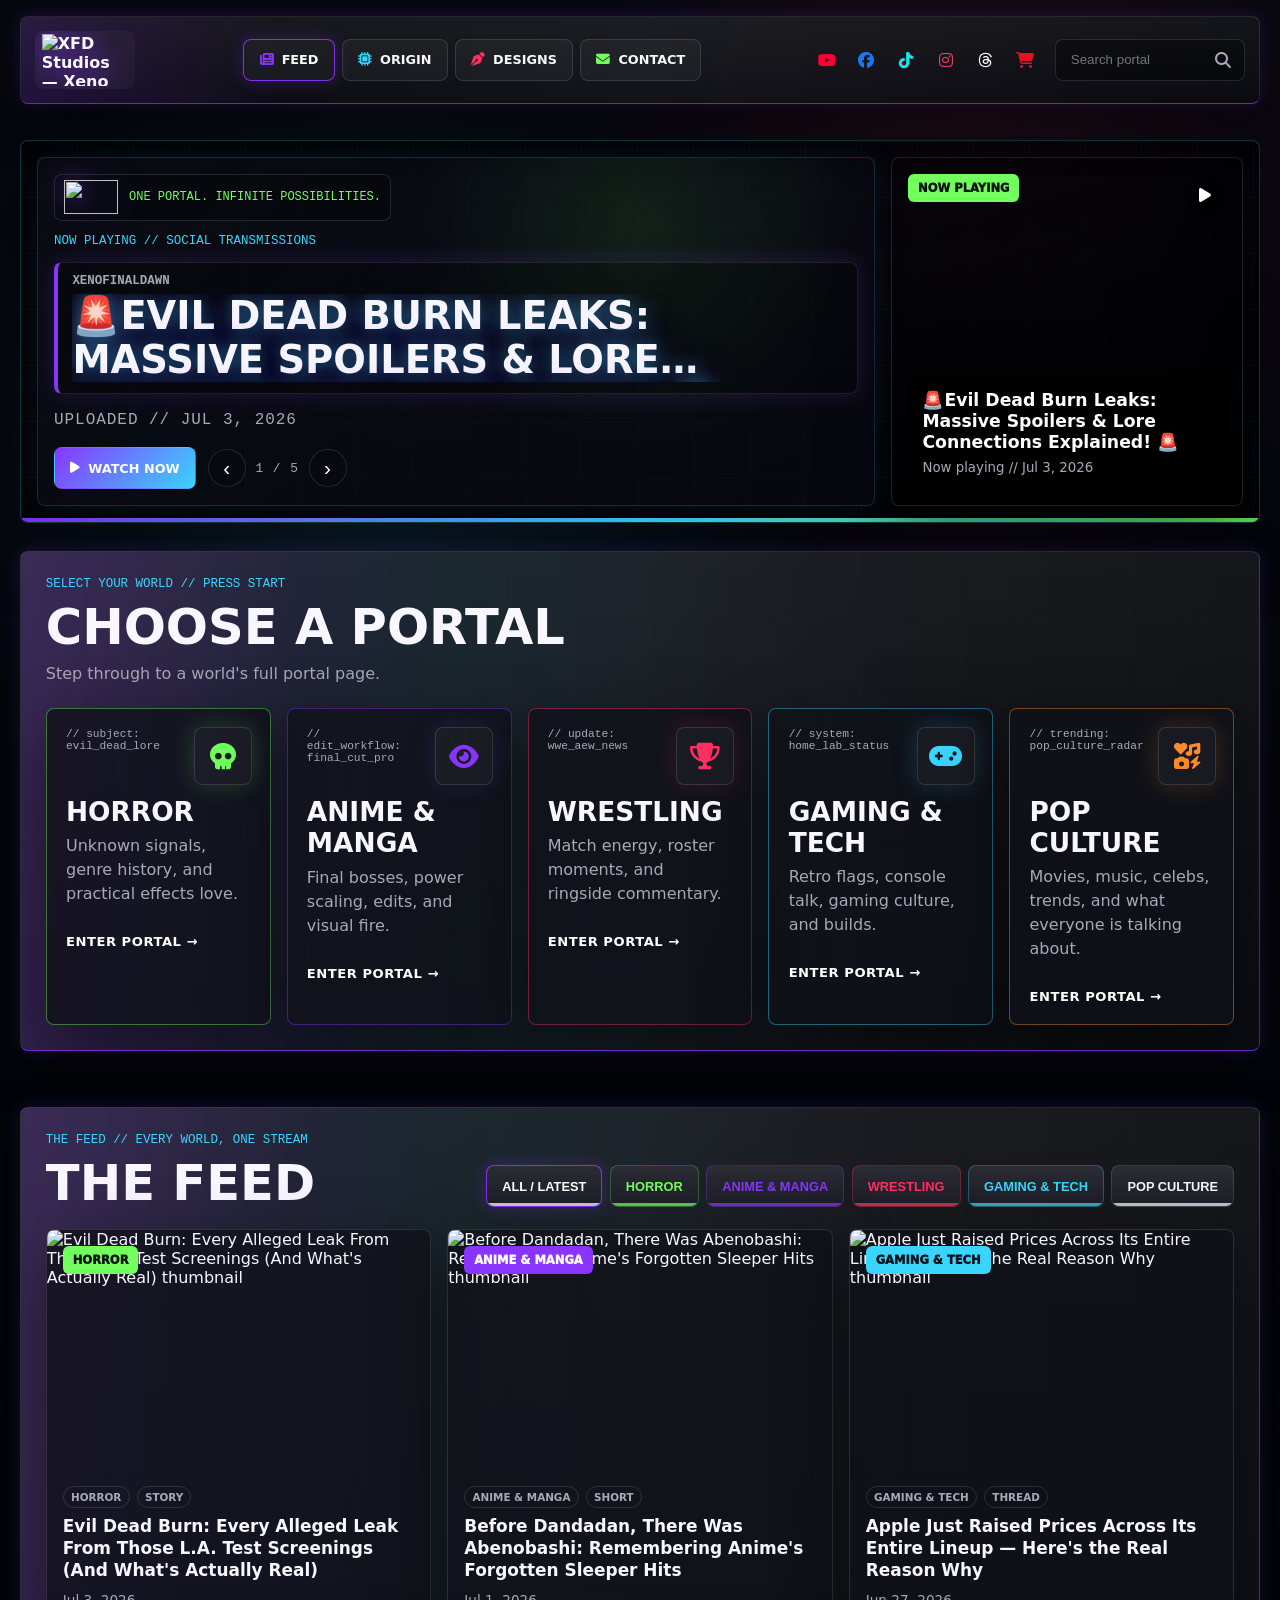
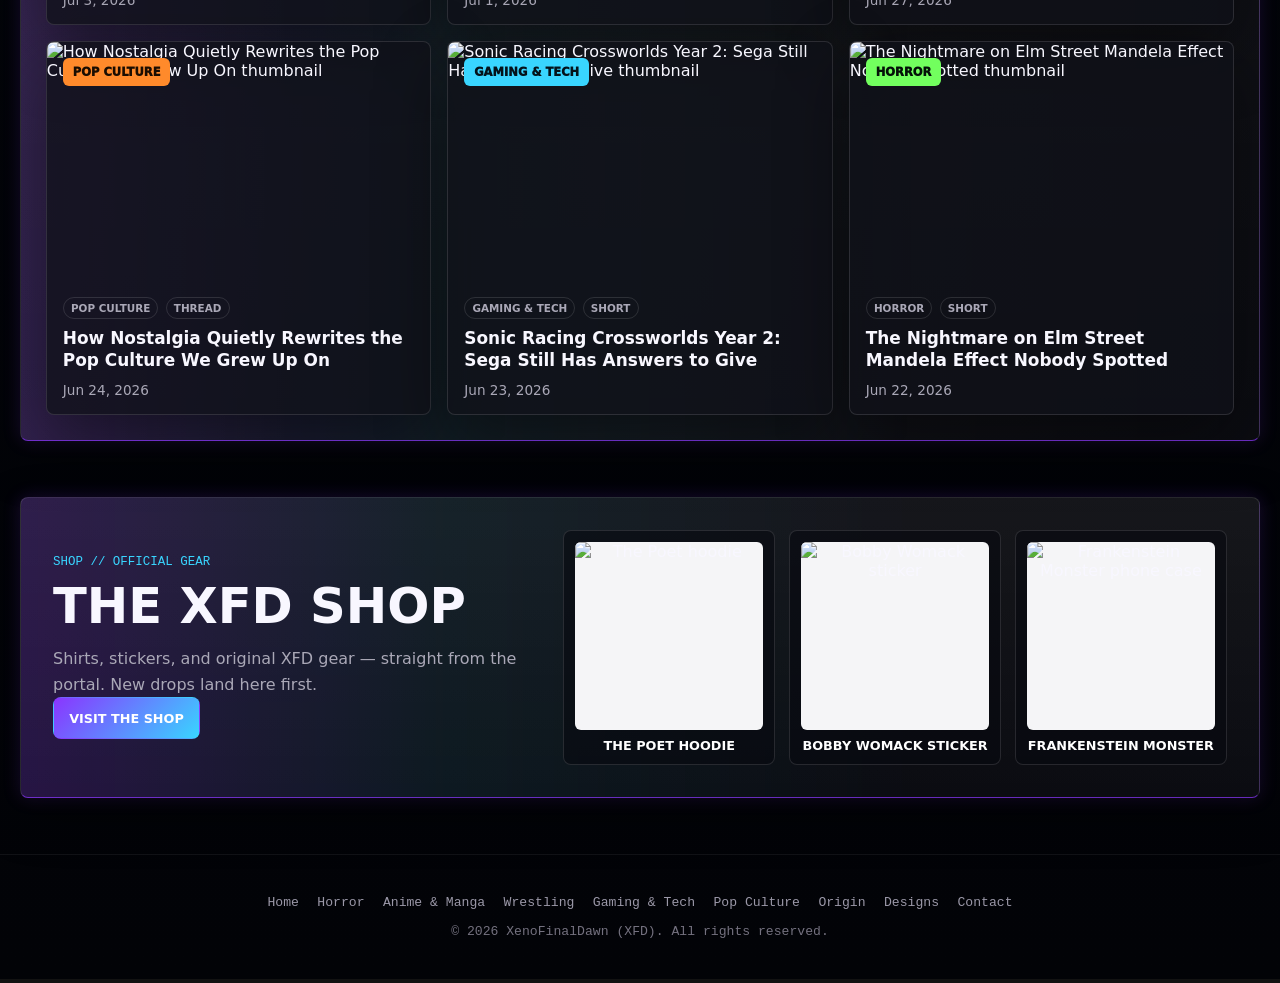
==== commit 263419e7: "Favicon, working keyword search site-wide, Pop Culture orange tags - Browser tab icon: new assets/fa" ====
--- a/index.html
+++ b/index.html
@@ -3,6 +3,8 @@
   <head>
     <meta charset="utf-8">
     <meta name="viewport" content="width=device-width, initial-scale=1">
+    <link rel="icon" type="image/png" href="assets/favicon.png">
+    <link rel="apple-touch-icon" href="assets/favicon.png">
     <!-- Primary meta -->
     <title>XFD Studios | Horror, Anime, Wrestling, Gaming & Pop Culture</title>
     <meta name="description" content="Xeno Final Dawn breaks down horror lore, anime power scaling, wrestling storylines, gaming, and pop culture. One portal, infinite possibilities.">
--- a/styles.css
+++ b/styles.css
@@ -322,6 +322,10 @@
 }
 
 .social-links a:nth-child(5) {
+  color: #ffffff;
+}
+
+.social-links a:nth-child(6) {
   color: #e41321;
 }
 
@@ -3299,7 +3303,8 @@
 /* === HERO SLIDESHOW === */
 .hero-title-lockup .hero-slide-title {
   font-size: clamp(1.5rem, 3.2vw, 2.4rem);
-  line-height: 1.12;
+  line-height: 1.15;
+  white-space: normal;
   display: -webkit-box;
   overflow: hidden;
   -webkit-box-orient: vertical;
@@ -3347,3 +3352,29 @@
   font-size: 0.8rem;
   letter-spacing: 0.08em;
 }
+
+/* === FEED TAGS COLORED BY CATEGORY (Pop Culture = orange) === */
+.media-card[data-category="horror"] .tag {
+  background: var(--horror);
+  color: #041108;
+}
+
+.media-card[data-category="anime"] .tag {
+  background: var(--anime);
+  color: #ffffff;
+}
+
+.media-card[data-category="wrestling"] .tag {
+  background: var(--wrestling);
+  color: #ffffff;
+}
+
+.media-card[data-category="tech"] .tag {
+  background: var(--tech);
+  color: #04121a;
+}
+
+.media-card[data-category="popculture"] .tag {
+  background: var(--popculture);
+  color: #1a0d02;
+}
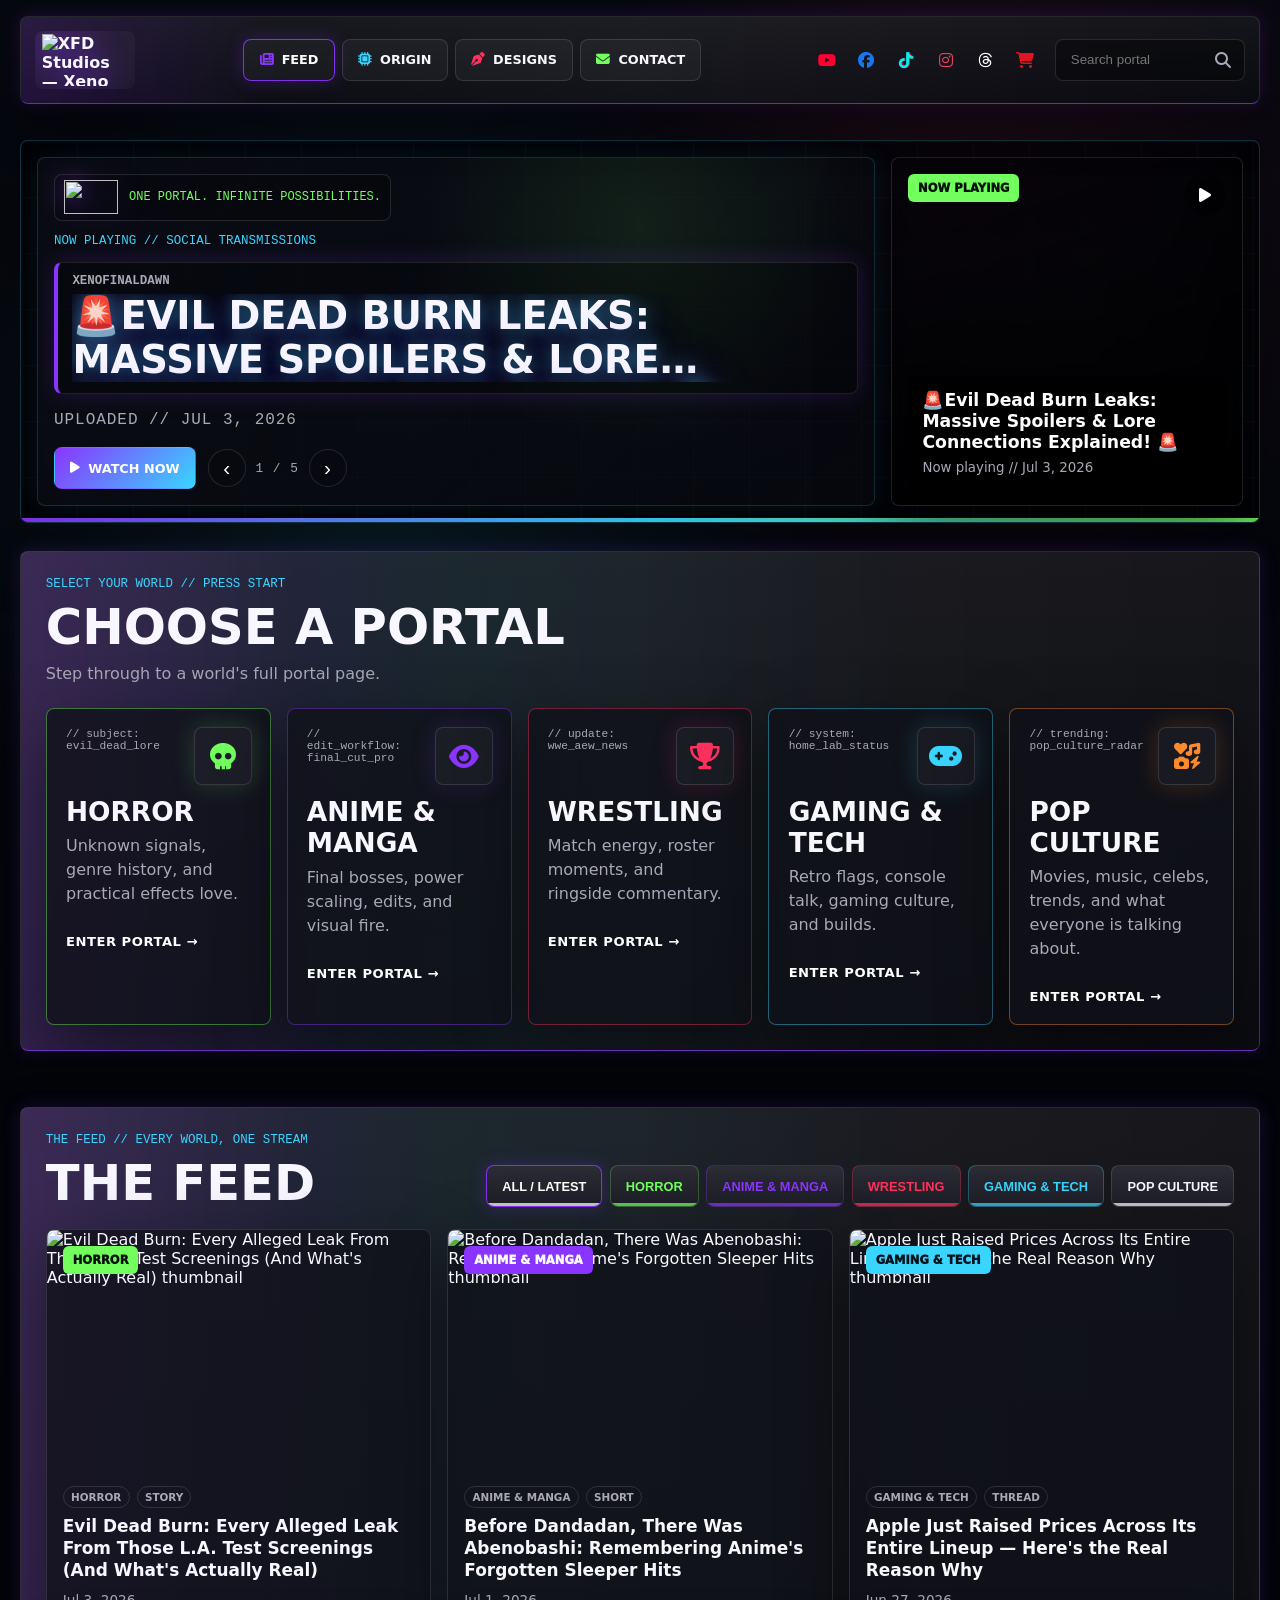
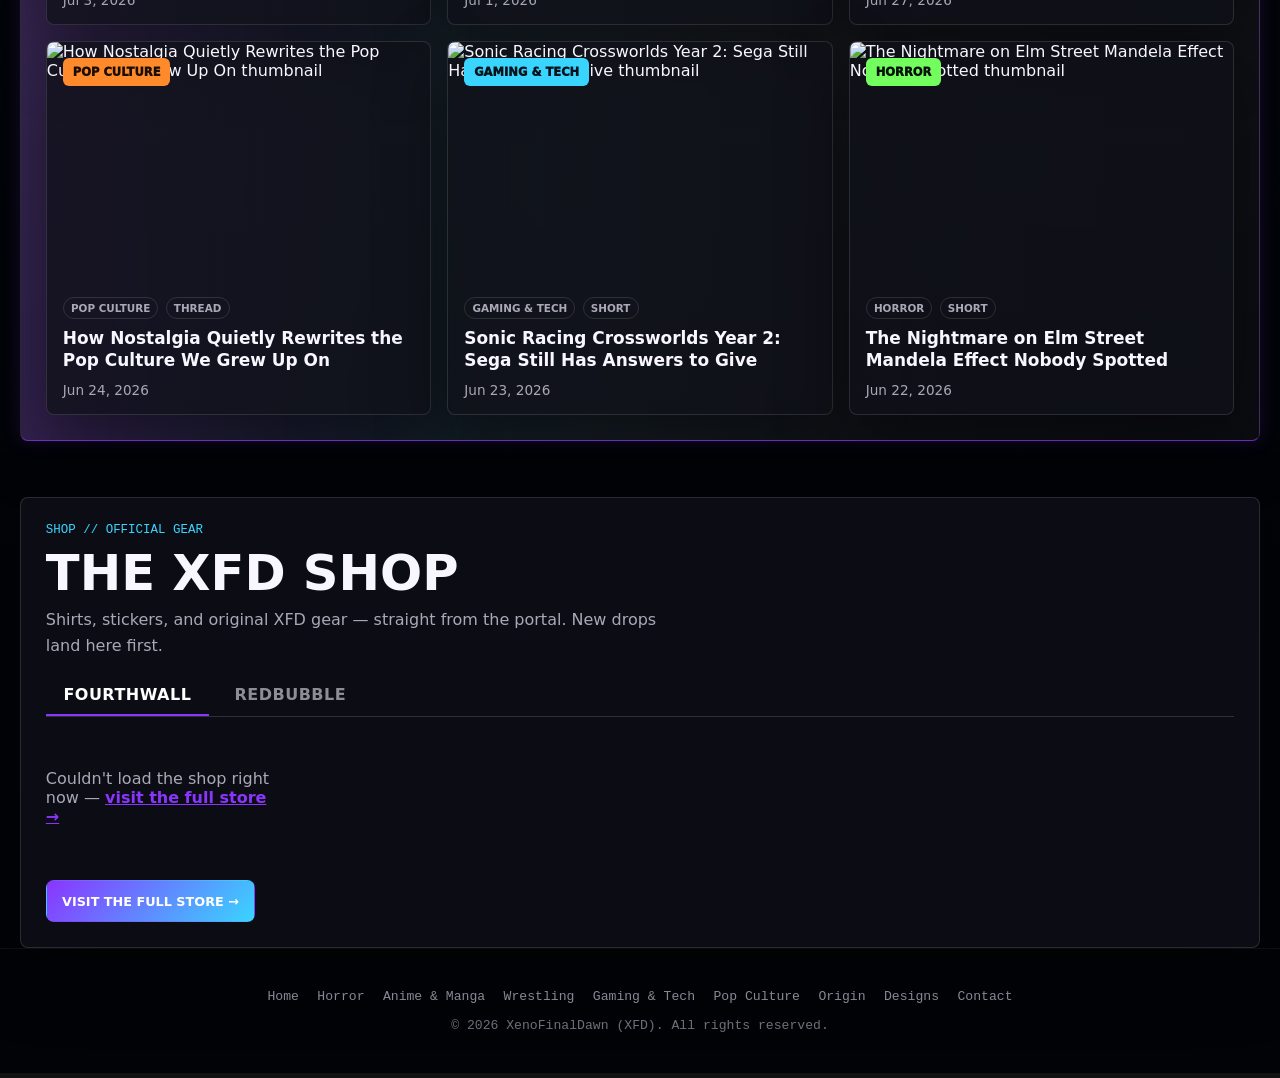
==== commit 643f5d00: "Add Fourthwall as primary shop with Redbubble second tab The homepage shop becomes a two-tab interfa" ====
--- a/index.html
+++ b/index.html
@@ -219,31 +219,48 @@
       </section>
 
 
-      <!-- ── 2.5 SHOP SHELF ──────────────────────────────────────── -->
-      <section id="shop" class="cta-band shop-shelf" aria-labelledby="shop-title">
-        <div class="shop-shelf-copy">
+      <!-- ── 2.5 SHOP (Fourthwall primary + Redbubble tab) ───────── -->
+      <section id="shop" class="section-banner shop-section" aria-labelledby="shop-title">
+        <div class="section-heading">
           <p class="eyebrow">Shop // official gear</p>
           <h2 id="shop-title">The XFD Shop</h2>
           <p>Shirts, stickers, and original XFD gear — straight from the portal. New drops land here first.</p>
-          <!-- UPDATE ME: swap Redbubble URL for Fourthwall store URL when live -->
-          <a class="button primary" href="https://www.redbubble.com/people/Gr3at1/shop?asc=u">Visit the shop</a>
-        </div>
-        <div class="shop-shelf-items" aria-label="Featured products">
-          <!-- UPDATE ME: swap Redbubble URL for Fourthwall store URL when live -->
-          <a class="shop-shelf-item" href="https://www.redbubble.com/i/hoodie/The-Poet-by-Gr3at1/148883240/ng59">
-            <img src="assets/The%20Poet%20Hoodie.png" alt="The Poet hoodie" loading="lazy">
-            <span>The Poet Hoodie</span>
-          </a>
-          <!-- UPDATE ME: swap Redbubble URL for Fourthwall store URL when live -->
-          <a class="shop-shelf-item" href="https://www.redbubble.com/i/sticker/Bobby-Womack-Fly-Me-to-the-Moon-Retro-Cartoon-Art-Design-by-Gr3at1/173365365/7sgk">
-            <img src="assets/Bobby%20Womack%20Sticker.png" alt="Bobby Womack sticker" loading="lazy">
-            <span>Bobby Womack Sticker</span>
-          </a>
-          <!-- UPDATE ME: swap Redbubble URL for Fourthwall store URL when live -->
-          <a class="shop-shelf-item" href="https://www.redbubble.com/i/iphone-case/Frankenstein-Monster-by-Gr3at1/147702609/3bp7">
-            <img src="assets/Frankenstein%20Monster.png" alt="Frankenstein Monster phone case" loading="lazy">
-            <span>Frankenstein Monster</span>
-          </a>
+        </div>
+
+        <div class="shop-tabs">
+          <div class="shop-tablist" role="tablist" aria-label="Shop">
+            <button class="shop-tab is-active" id="tab-fw" type="button" role="tab"
+                    aria-controls="panel-fw" aria-selected="true">Fourthwall</button>
+            <button class="shop-tab" id="tab-rb" type="button" role="tab"
+                    aria-controls="panel-rb" aria-selected="false" tabindex="-1">Redbubble</button>
+          </div>
+
+          <!-- Fourthwall: default active, live product grid -->
+          <div class="shop-panel is-active" id="panel-fw" role="tabpanel" aria-labelledby="tab-fw">
+            <div id="fw-grid" class="fw-grid" aria-live="polite">
+              <p class="fw-loading">Loading the shop…</p>
+            </div>
+            <a class="button primary" href="https://xfd-shop.fourthwall.com" target="_blank" rel="noopener">Visit the full store →</a>
+          </div>
+
+          <!-- Redbubble: relocated verbatim, hidden until its tab is clicked -->
+          <div class="shop-panel" id="panel-rb" role="tabpanel" aria-labelledby="tab-rb" hidden>
+            <a class="button primary" href="https://www.redbubble.com/people/Gr3at1/shop?asc=u">Visit the shop</a>
+            <div class="shop-shelf-items" aria-label="Featured products">
+              <a class="shop-shelf-item" href="https://www.redbubble.com/i/hoodie/The-Poet-by-Gr3at1/148883240/ng59">
+                <img src="assets/The%20Poet%20Hoodie.png" alt="The Poet hoodie" loading="lazy">
+                <span>The Poet Hoodie</span>
+              </a>
+              <a class="shop-shelf-item" href="https://www.redbubble.com/i/sticker/Bobby-Womack-Fly-Me-to-the-Moon-Retro-Cartoon-Art-Design-by-Gr3at1/173365365/7sgk">
+                <img src="assets/Bobby%20Womack%20Sticker.png" alt="Bobby Womack sticker" loading="lazy">
+                <span>Bobby Womack Sticker</span>
+              </a>
+              <a class="shop-shelf-item" href="https://www.redbubble.com/i/iphone-case/Frankenstein-Monster-by-Gr3at1/147702609/3bp7">
+                <img src="assets/Frankenstein%20Monster.png" alt="Frankenstein Monster phone case" loading="lazy">
+                <span>Frankenstein Monster</span>
+              </a>
+            </div>
+          </div>
         </div>
       </section>
     </main>
@@ -263,6 +280,8 @@
       <p>© 2026 XenoFinalDawn (XFD). All rights reserved.</p>
     </footer>
 
-    <script src="app.js?v=hero-slides-1"></script>
+    <script src="app.js?v=search-modal-1"></script>
+    <script src="shop.js"></script>
+  <script src="search.js"></script>
   </body>
 </html>
--- a/styles.css
+++ b/styles.css
@@ -3378,3 +3378,255 @@
   background: var(--popculture);
   color: #1a0d02;
 }
+
+/* === SEARCH RESULTS MODAL === */
+.search-modal {
+  position: fixed;
+  inset: 0;
+  z-index: 200;
+  display: none;
+  align-items: flex-start;
+  justify-content: center;
+  padding: clamp(1rem, 6vh, 5rem) 1rem 2rem;
+  background: rgba(3, 5, 10, 0.92);
+  backdrop-filter: blur(6px);
+  overflow-y: auto;
+}
+
+.search-modal[aria-hidden="false"] {
+  display: flex;
+}
+
+.search-modal-panel {
+  position: relative;
+  width: min(680px, 100%);
+  padding: 1.6rem 1.5rem 1.8rem;
+  border: 1px solid rgba(57, 213, 255, 0.28);
+  border-radius: 14px;
+  background:
+    radial-gradient(circle at 85% 0%, rgba(57, 213, 255, 0.12), transparent 60%),
+    linear-gradient(180deg, rgba(255, 255, 255, 0.045), rgba(255, 255, 255, 0.01)),
+    rgba(10, 11, 18, 0.98);
+  box-shadow: 0 24px 70px rgba(0, 0, 0, 0.6);
+  animation: shopFade 300ms ease;
+}
+
+.search-modal-close {
+  position: absolute;
+  right: 0.9rem;
+  top: 0.7rem;
+  border: 0;
+  background: transparent;
+  color: #fff;
+  font-size: 1.9rem;
+  line-height: 1;
+  cursor: pointer;
+  opacity: 0.8;
+}
+
+.search-modal-close:hover {
+  opacity: 1;
+}
+
+.search-modal-eyebrow {
+  margin: 0;
+  color: var(--cyan);
+  font-family: "SFMono-Regular", Consolas, monospace;
+  font-size: 0.72rem;
+  font-weight: 850;
+  letter-spacing: 0.14em;
+  text-transform: uppercase;
+}
+
+.search-modal-title {
+  margin: 0.35rem 0 0.2rem;
+  font-size: clamp(1.3rem, 3vw, 1.7rem);
+  line-height: 1.15;
+}
+
+.search-modal-count {
+  margin: 0 0 1rem;
+  color: var(--muted);
+  font-family: "SFMono-Regular", Consolas, monospace;
+  font-size: 0.8rem;
+}
+
+.search-modal-results {
+  display: grid;
+  gap: 0.55rem;
+  margin: 0;
+  padding: 0;
+  list-style: none;
+}
+
+.search-result a {
+  display: grid;
+  grid-template-columns: auto 1fr auto;
+  align-items: center;
+  gap: 0.4rem 0.9rem;
+  padding: 0.8rem 0.95rem;
+  border: 1px solid var(--line);
+  border-left: 3px solid var(--cyan);
+  border-radius: 8px;
+  background: rgba(255, 255, 255, 0.025);
+  text-decoration: none;
+  transition: border-color 150ms ease, background 150ms ease, transform 150ms ease;
+}
+
+.search-result a:hover {
+  background: rgba(255, 255, 255, 0.06);
+  transform: translateX(3px);
+}
+
+.search-result[data-category="horror"] a { border-left-color: var(--horror); }
+.search-result[data-category="anime"] a { border-left-color: var(--anime); }
+.search-result[data-category="wrestling"] a { border-left-color: var(--wrestling); }
+.search-result[data-category="tech"] a { border-left-color: var(--tech); }
+.search-result[data-category="popculture"] a { border-left-color: var(--popculture); }
+
+.search-result-cat {
+  color: var(--cyan);
+  font-family: "SFMono-Regular", Consolas, monospace;
+  font-size: 0.66rem;
+  font-weight: 850;
+  letter-spacing: 0.05em;
+  text-transform: uppercase;
+  white-space: nowrap;
+}
+
+.search-result[data-category="horror"] .search-result-cat { color: var(--horror); }
+.search-result[data-category="anime"] .search-result-cat { color: var(--anime); }
+.search-result[data-category="wrestling"] .search-result-cat { color: var(--wrestling); }
+.search-result[data-category="tech"] .search-result-cat { color: var(--tech); }
+.search-result[data-category="popculture"] .search-result-cat { color: var(--popculture); }
+
+.search-result-title {
+  color: #fff;
+  font-weight: 700;
+  line-height: 1.25;
+}
+
+.search-result-date {
+  color: var(--muted);
+  font-family: "SFMono-Regular", Consolas, monospace;
+  font-size: 0.72rem;
+  white-space: nowrap;
+}
+
+.search-modal-empty {
+  margin: 0.5rem 0 0;
+  color: var(--muted);
+}
+
+@media (max-width: 560px) {
+  .search-result a {
+    grid-template-columns: 1fr;
+    gap: 0.2rem;
+  }
+  .search-result-date { justify-self: start; }
+}
+
+/* === SHOP: Fourthwall + Redbubble tabs === */
+.shop-section .section-heading { margin-bottom: 1.1rem; }
+
+.shop-tablist {
+  display: flex;
+  gap: 0.5rem;
+  margin-bottom: 1.25rem;
+  border-bottom: 1px solid rgba(255, 255, 255, 0.15);
+}
+
+.shop-tab {
+  appearance: none;
+  background: none;
+  border: none;
+  border-bottom: 2px solid transparent;
+  border-radius: 8px 8px 0 0;
+  padding: 0.6rem 1.1rem;
+  color: var(--text);
+  font: inherit;
+  font-weight: 850;
+  text-transform: uppercase;
+  letter-spacing: 0.03em;
+  opacity: 0.55;
+  cursor: pointer;
+  transition: opacity 150ms ease, border-color 150ms ease, color 150ms ease;
+}
+
+.shop-tab:hover { opacity: 0.85; }
+
+.shop-tab.is-active {
+  opacity: 1;
+  color: #fff;
+  border-bottom-color: var(--page-accent);
+}
+
+.shop-panel[hidden] { display: none; }
+
+.fw-grid {
+  display: grid;
+  grid-template-columns: repeat(auto-fill, minmax(200px, 1fr));
+  gap: 1.1rem;
+  margin: 0 0 1.4rem;
+}
+
+.fw-card {
+  display: flex;
+  flex-direction: column;
+  border: 1px solid var(--line);
+  border-radius: 12px;
+  overflow: hidden;
+  background: rgba(8, 9, 15, 0.6);
+  color: inherit;
+  text-decoration: none;
+  transition: transform 150ms ease, border-color 150ms ease, box-shadow 150ms ease;
+}
+
+.fw-card:hover {
+  transform: translateY(-3px);
+  border-color: var(--page-accent);
+  box-shadow: 0 0 18px var(--page-accent-soft);
+}
+
+.fw-thumb {
+  aspect-ratio: 1 / 1;
+  background: #f5f5f7;
+}
+
+.fw-thumb img {
+  width: 100%;
+  height: 100%;
+  object-fit: cover;
+  display: block;
+}
+
+.fw-name {
+  padding: 0.7rem 0.8rem 0.15rem;
+  font-weight: 850;
+  line-height: 1.25;
+}
+
+.fw-price {
+  padding: 0 0.8rem;
+  color: var(--muted);
+  font-family: "SFMono-Regular", Consolas, monospace;
+  font-size: 0.9rem;
+}
+
+.fw-buy {
+  margin: 0.65rem 0.8rem 0.8rem;
+  padding: 0.5rem 0.8rem;
+  border-radius: 8px;
+  background: var(--page-accent);
+  color: #fff;
+  font-size: 0.82rem;
+  font-weight: 900;
+  letter-spacing: 0.04em;
+  text-align: center;
+  text-transform: uppercase;
+}
+
+.fw-loading,
+.fw-error { color: var(--muted); padding: 1rem 0; }
+
+.fw-error a { color: var(--page-accent); font-weight: 800; }
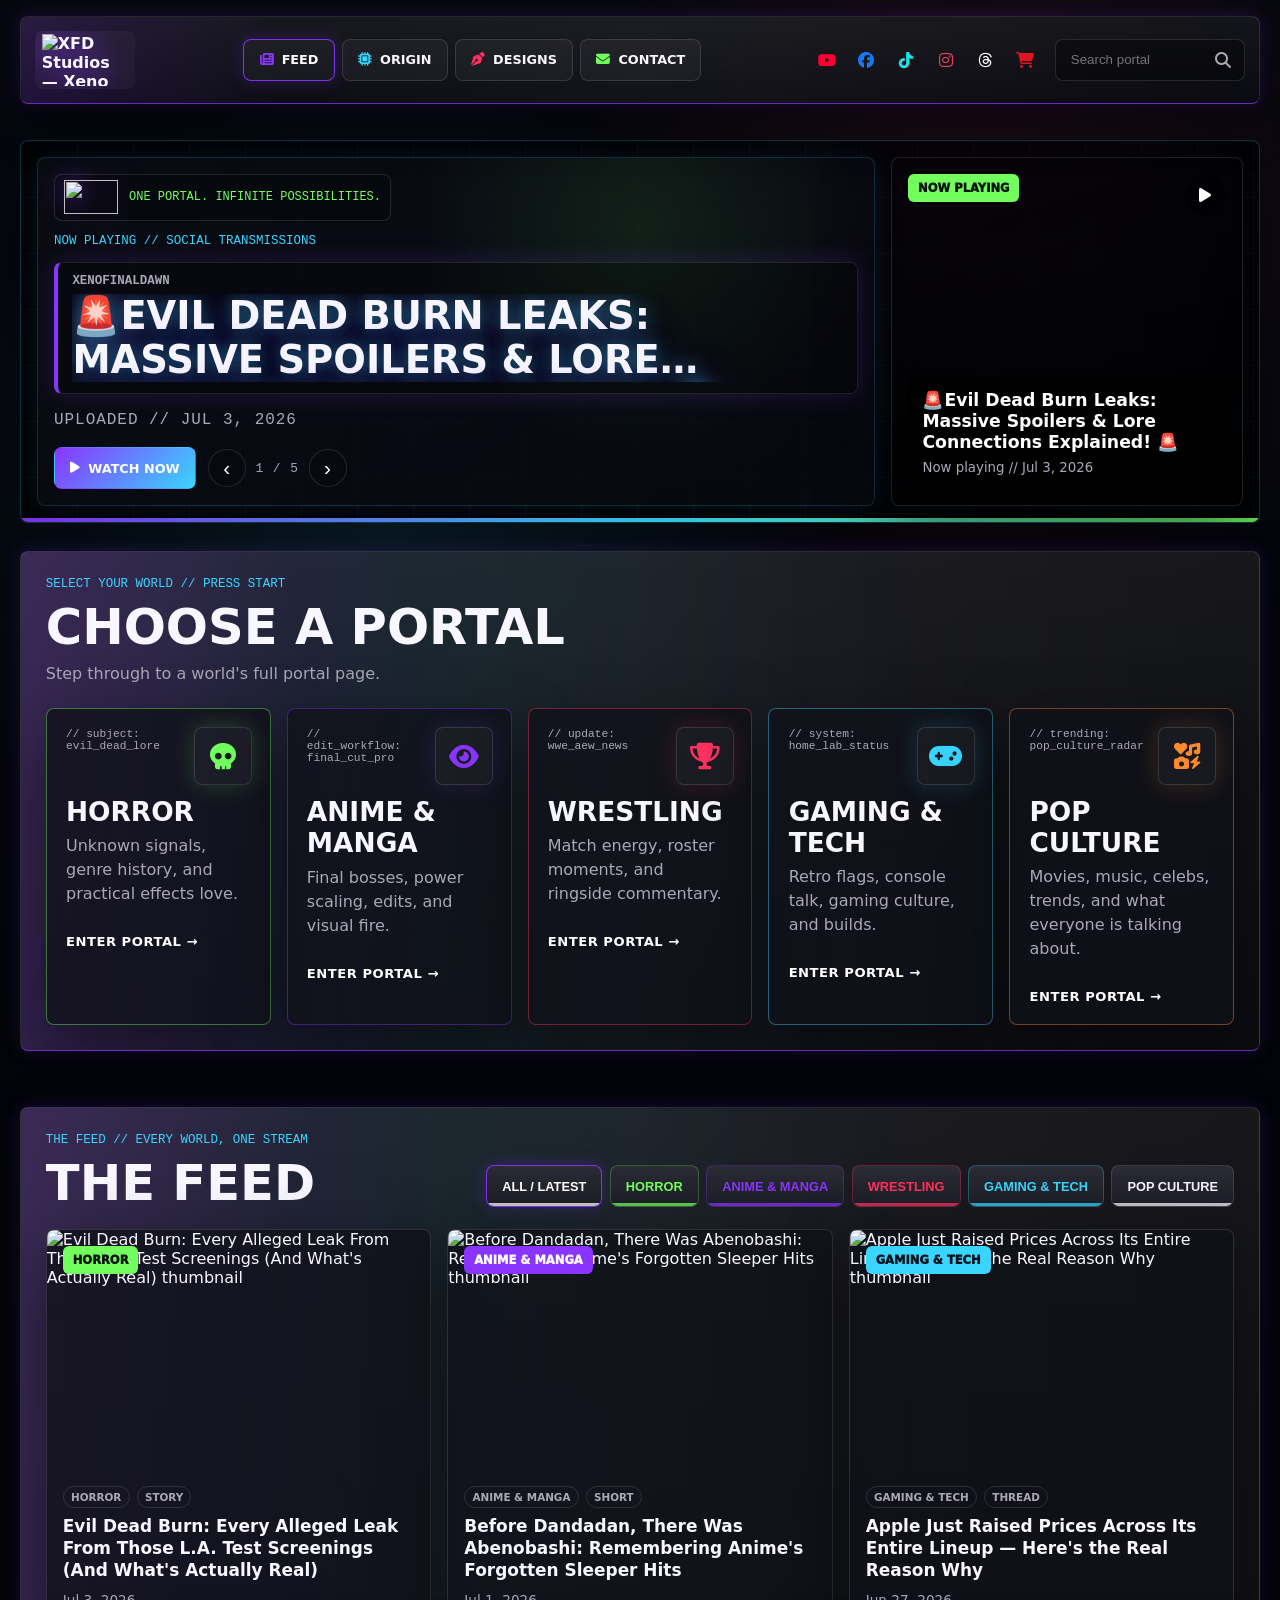
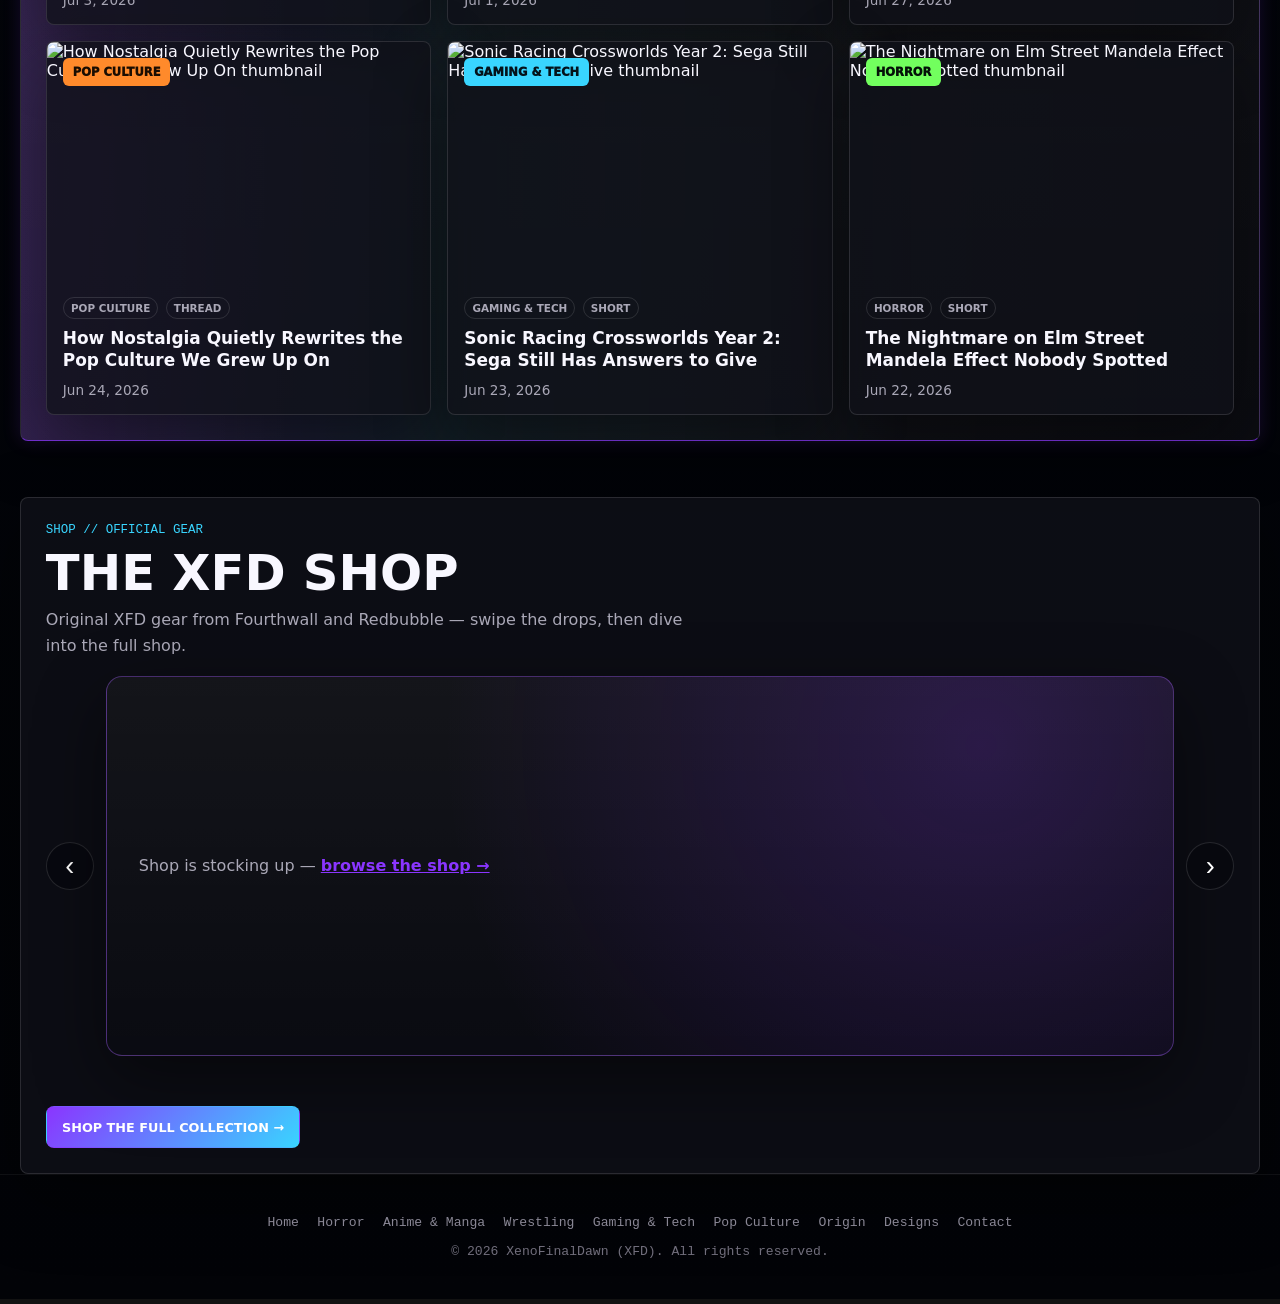
==== commit d83ca9d5: "Reframe shop: homepage promo slideshow, shopping-focused Designs page Homepage #shop is now an auto-" ====
--- a/index.html
+++ b/index.html
@@ -219,49 +219,25 @@
       </section>
 
 
-      <!-- ── 2.5 SHOP (Fourthwall primary + Redbubble tab) ───────── -->
+      <!-- ── 2.5 SHOP TEASER (slideshow of both stores → designs.html) -->
       <section id="shop" class="section-banner shop-section" aria-labelledby="shop-title">
         <div class="section-heading">
           <p class="eyebrow">Shop // official gear</p>
           <h2 id="shop-title">The XFD Shop</h2>
-          <p>Shirts, stickers, and original XFD gear — straight from the portal. New drops land here first.</p>
-        </div>
-
-        <div class="shop-tabs">
-          <div class="shop-tablist" role="tablist" aria-label="Shop">
-            <button class="shop-tab is-active" id="tab-fw" type="button" role="tab"
-                    aria-controls="panel-fw" aria-selected="true">Fourthwall</button>
-            <button class="shop-tab" id="tab-rb" type="button" role="tab"
-                    aria-controls="panel-rb" aria-selected="false" tabindex="-1">Redbubble</button>
-          </div>
-
-          <!-- Fourthwall: default active, live product grid -->
-          <div class="shop-panel is-active" id="panel-fw" role="tabpanel" aria-labelledby="tab-fw">
-            <div id="fw-grid" class="fw-grid" aria-live="polite">
-              <p class="fw-loading">Loading the shop…</p>
-            </div>
-            <a class="button primary" href="https://xfd-shop.fourthwall.com" target="_blank" rel="noopener">Visit the full store →</a>
-          </div>
-
-          <!-- Redbubble: relocated verbatim, hidden until its tab is clicked -->
-          <div class="shop-panel" id="panel-rb" role="tabpanel" aria-labelledby="tab-rb" hidden>
-            <a class="button primary" href="https://www.redbubble.com/people/Gr3at1/shop?asc=u">Visit the shop</a>
-            <div class="shop-shelf-items" aria-label="Featured products">
-              <a class="shop-shelf-item" href="https://www.redbubble.com/i/hoodie/The-Poet-by-Gr3at1/148883240/ng59">
-                <img src="assets/The%20Poet%20Hoodie.png" alt="The Poet hoodie" loading="lazy">
-                <span>The Poet Hoodie</span>
-              </a>
-              <a class="shop-shelf-item" href="https://www.redbubble.com/i/sticker/Bobby-Womack-Fly-Me-to-the-Moon-Retro-Cartoon-Art-Design-by-Gr3at1/173365365/7sgk">
-                <img src="assets/Bobby%20Womack%20Sticker.png" alt="Bobby Womack sticker" loading="lazy">
-                <span>Bobby Womack Sticker</span>
-              </a>
-              <a class="shop-shelf-item" href="https://www.redbubble.com/i/iphone-case/Frankenstein-Monster-by-Gr3at1/147702609/3bp7">
-                <img src="assets/Frankenstein%20Monster.png" alt="Frankenstein Monster phone case" loading="lazy">
-                <span>Frankenstein Monster</span>
-              </a>
-            </div>
-          </div>
-        </div>
+          <p>Original XFD gear from Fourthwall and Redbubble — swipe the drops, then dive into the full shop.</p>
+        </div>
+
+        <div class="shop-stage">
+          <button class="shop-nav prev" id="promo-prev" type="button" aria-label="Previous product">‹</button>
+          <div class="shop-slide" id="promo-slide" aria-live="polite">
+            <p class="design-loading">Loading the shop…</p>
+          </div>
+          <button class="shop-nav next" id="promo-next" type="button" aria-label="Next product">›</button>
+        </div>
+
+        <div class="shop-thumbs" id="promo-thumbs" aria-label="All products"></div>
+
+        <a class="button primary shop-promo-cta" href="designs.html">Shop the full collection →</a>
       </section>
     </main>
 
@@ -281,7 +257,7 @@
     </footer>
 
     <script src="app.js?v=search-modal-1"></script>
-    <script src="shop.js"></script>
+    <script src="shop-promo.js"></script>
   <script src="search.js"></script>
   </body>
 </html>
--- a/styles.css
+++ b/styles.css
@@ -3630,3 +3630,24 @@
 .fw-error { color: var(--muted); padding: 1rem 0; }
 
 .fw-error a { color: var(--page-accent); font-weight: 800; }
+
+/* === HOMEPAGE SHOP PROMO SLIDESHOW === */
+.shop-promo-cta { margin-top: 1.4rem; }
+
+.promo-media { cursor: pointer; }
+
+.promo-price {
+  margin: 0;
+  color: var(--page-accent);
+  font-family: "SFMono-Regular", Consolas, monospace;
+  font-size: 1.1rem;
+  font-weight: 850;
+}
+
+/* Give the shop-slide a neutral (page-accent) border wherever it's reused
+   off the Designs page, so it doesn't force wrestling-red on the homepage. */
+.page-news .shop-slide { border-color: color-mix(in srgb, var(--page-accent) 30%, var(--line)); }
+
+/* Fourthwall grid sits comfortably inside the Designs tab panel */
+#panel-fw .fw-grid { margin-top: 0.4rem; }
+#panel-fw .button.primary { margin-top: 0.4rem; }
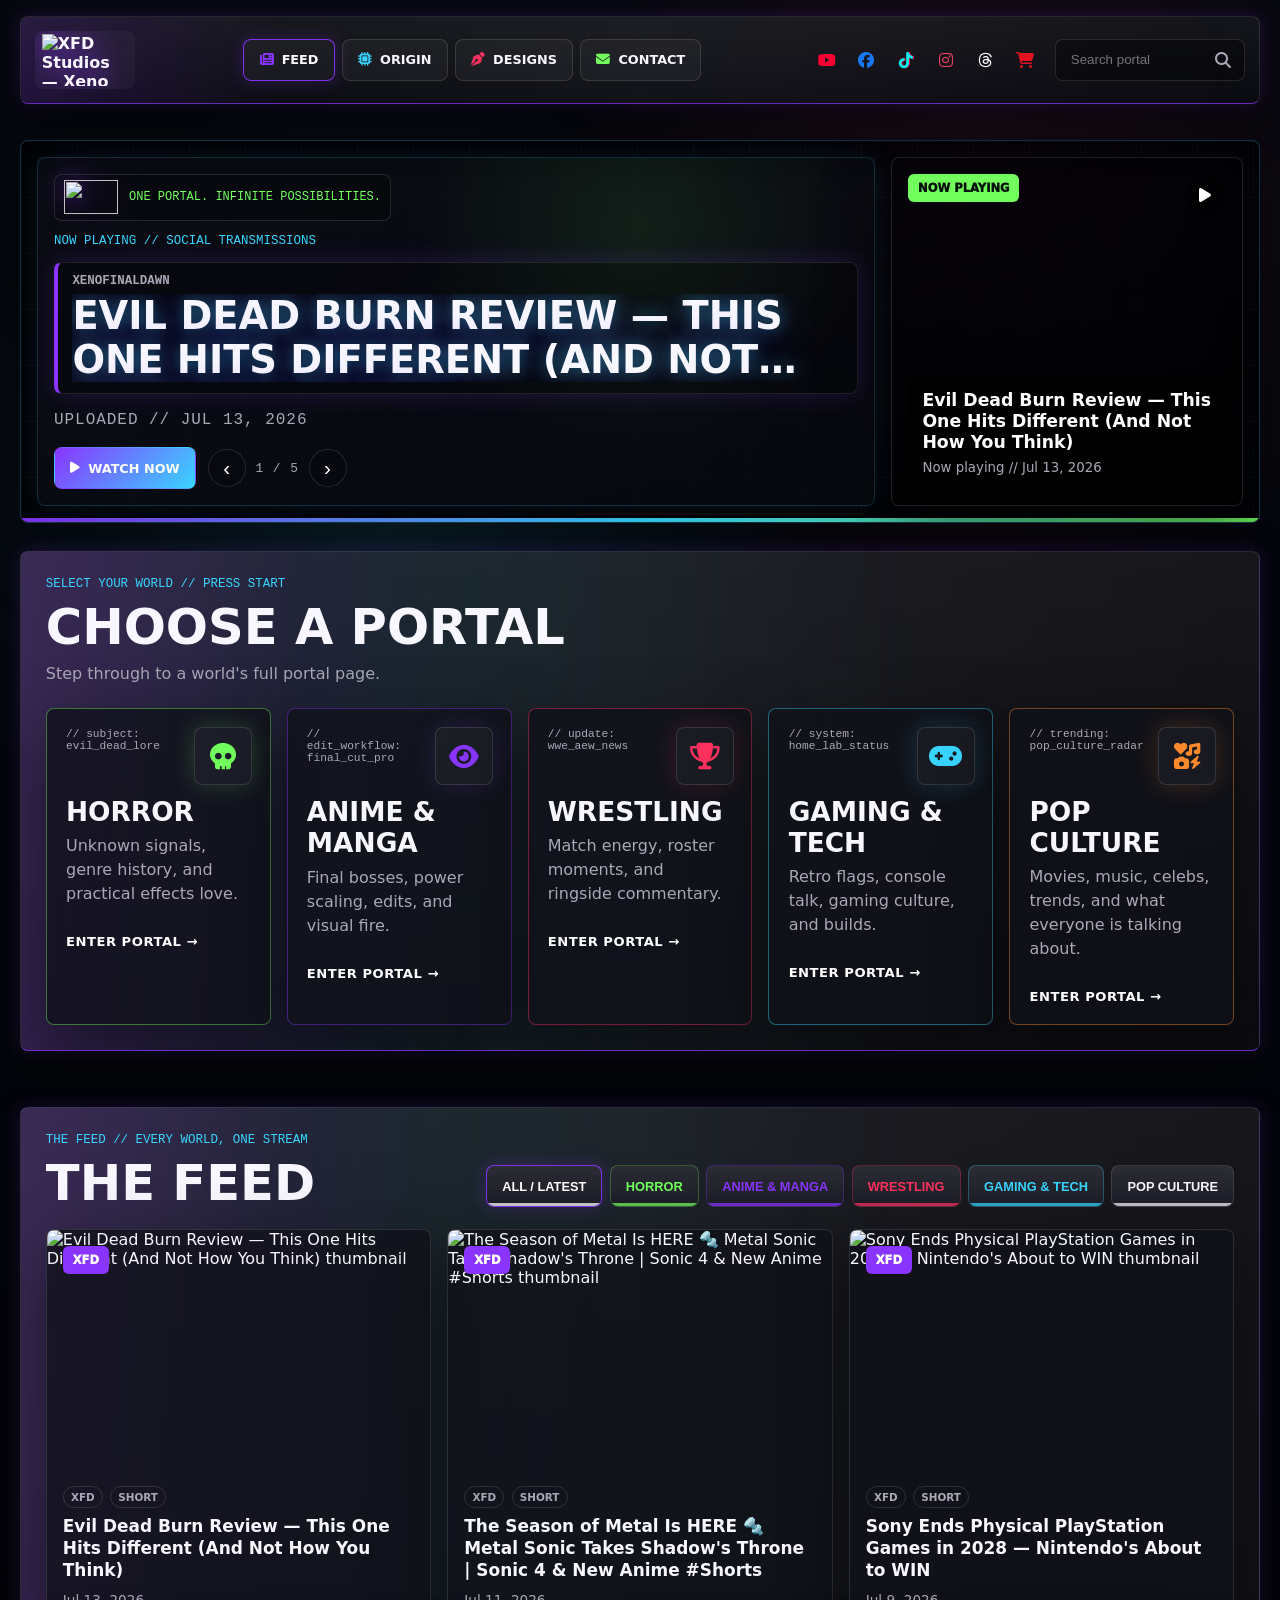
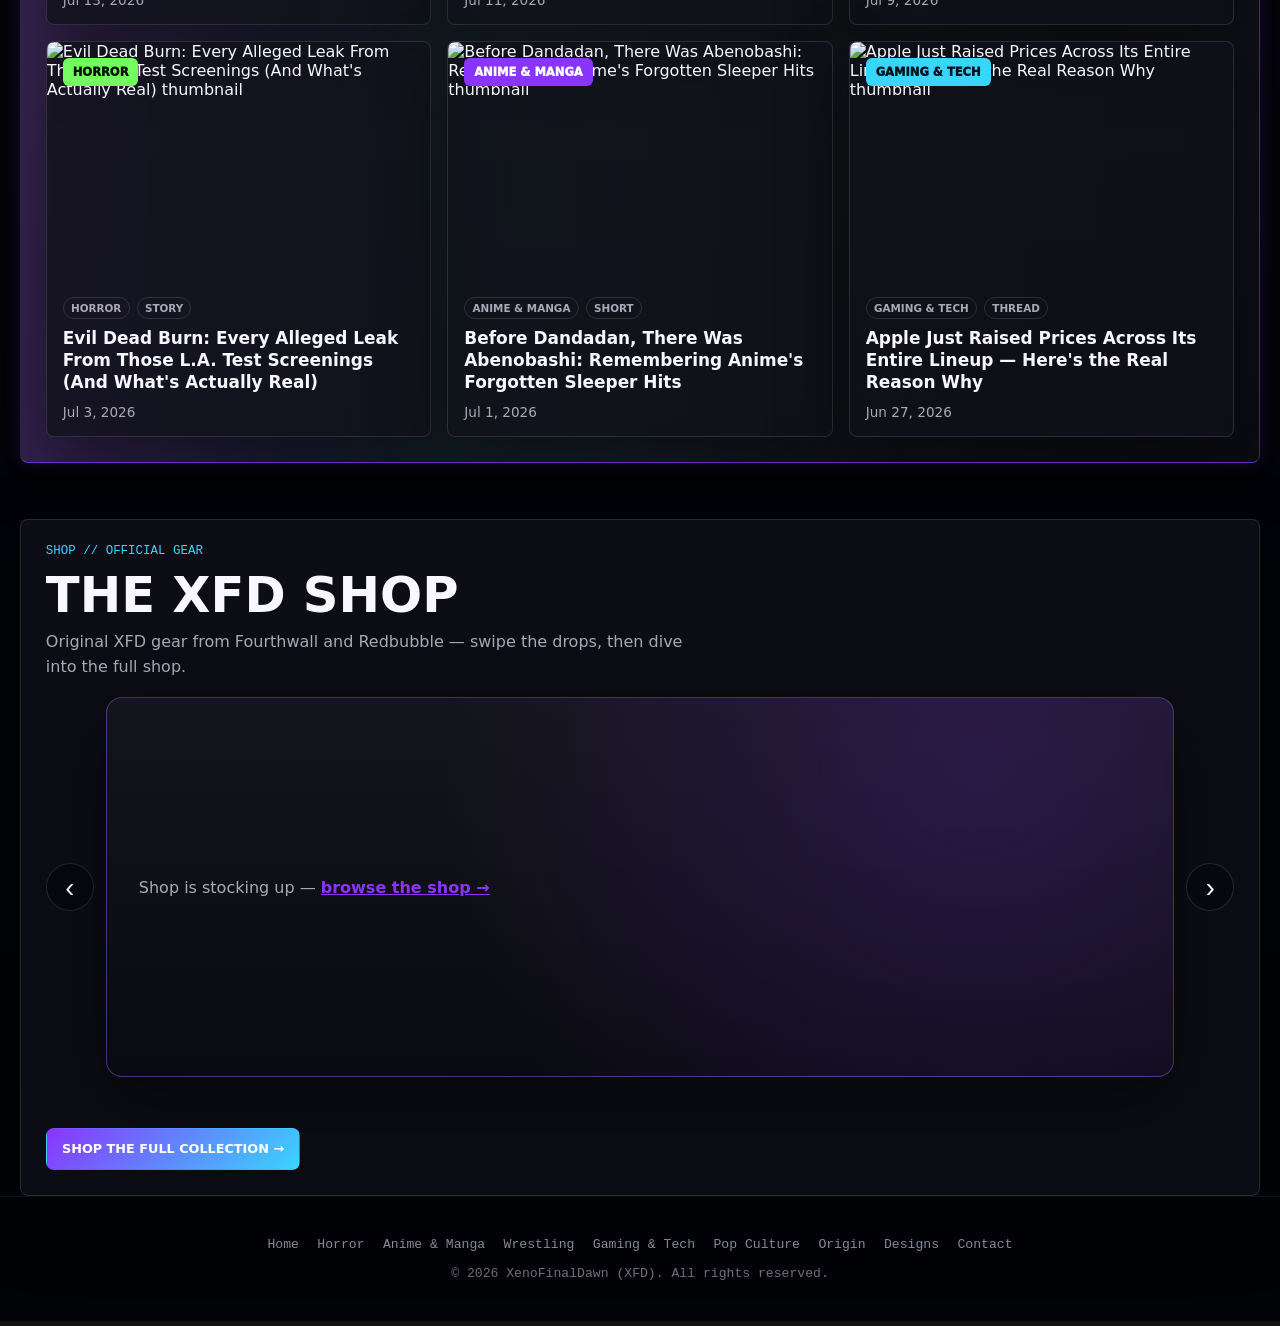
==== commit d72ccd8d: "Fix favicon caching + use logo social card for link previews - Add a 1200x630 branded social card (a" ====
--- a/index.html
+++ b/index.html
@@ -3,8 +3,8 @@
   <head>
     <meta charset="utf-8">
     <meta name="viewport" content="width=device-width, initial-scale=1">
-    <link rel="icon" type="image/png" href="assets/favicon.png">
-    <link rel="apple-touch-icon" href="assets/favicon.png">
+    <link rel="icon" type="image/png" href="assets/favicon.png?v=2">
+    <link rel="apple-touch-icon" href="assets/favicon.png?v=2">
     <!-- Primary meta -->
     <title>XFD Studios | Horror, Anime, Wrestling, Gaming & Pop Culture</title>
     <meta name="description" content="Xeno Final Dawn breaks down horror lore, anime power scaling, wrestling storylines, gaming, and pop culture. One portal, infinite possibilities.">
@@ -16,13 +16,16 @@
     <meta property="og:title" content="XFD Studios | Horror, Anime, Wrestling, Gaming & Pop Culture">
     <meta property="og:description" content="Xeno Final Dawn breaks down horror lore, anime power scaling, wrestling storylines, gaming, and pop culture. One portal, infinite possibilities.">
     <meta property="og:url" content="https://xfdstudios.github.io/">
-    <meta property="og:image" content="https://xfdstudios.github.io/assets/BTTFZ.png">
+    <meta property="og:image" content="https://xfdstudios.github.io/assets/og-card.png">
+    <meta property="og:image:width" content="1200">
+    <meta property="og:image:height" content="630">
+    <meta property="og:image:alt" content="XFD Studios logo — Xeno Final Dawn">
 
     <!-- Twitter/X card (falls back to OG; this forces the large-image layout) -->
     <meta name="twitter:card" content="summary_large_image">
     <meta name="twitter:title" content="XFD Studios | Horror, Anime, Wrestling, Gaming & Pop Culture">
     <meta name="twitter:description" content="Xeno Final Dawn breaks down horror lore, anime power scaling, wrestling storylines, gaming, and pop culture. One portal, infinite possibilities.">
-    <meta name="twitter:image" content="https://xfdstudios.github.io/assets/BTTFZ.png">
+    <meta name="twitter:image" content="https://xfdstudios.github.io/assets/og-card.png">
 
     <script type="application/ld+json">
     {
